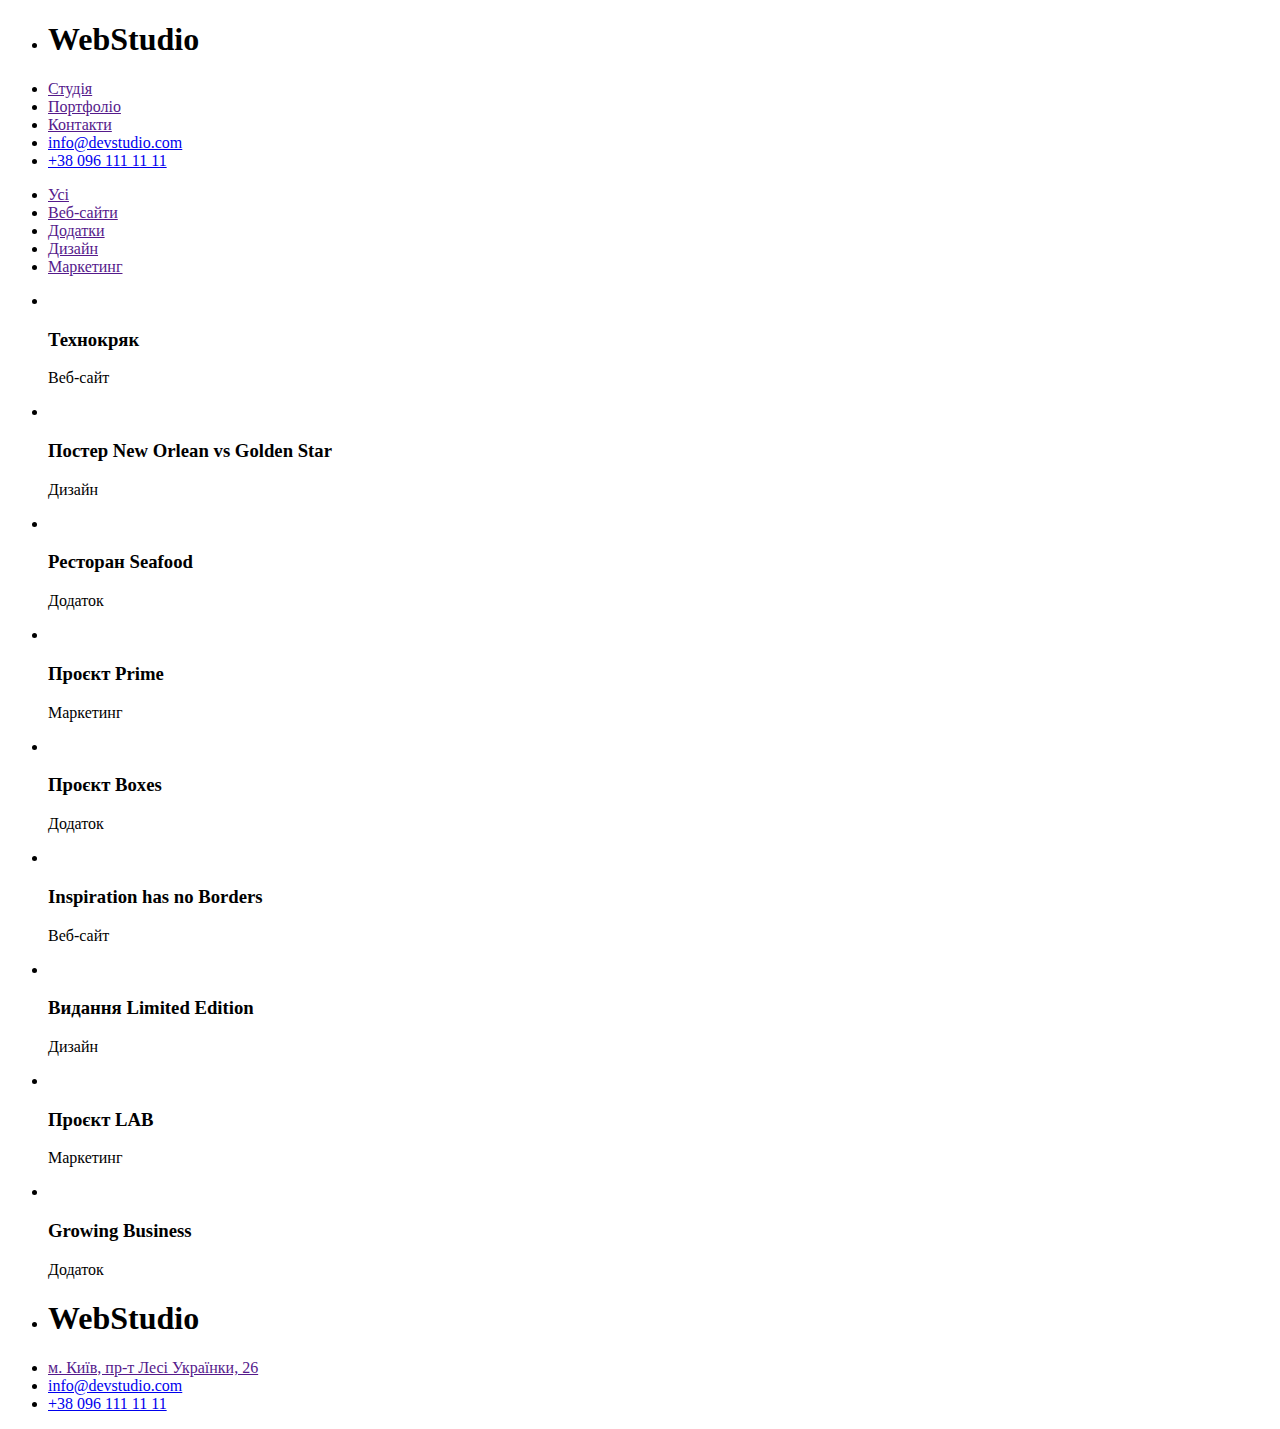
==== portfolio.html @ 532d3b6a "main and portfolio pages added" ====
<!DOCTYPE html>
<html lang="en">
  <head>
    <meta charset="UTF-8" />
    <meta name="viewport" content="width=device-width, initial-scale=1.0" />
    <title>Document</title>
  </head>
  <body>
    <!-- hero -->

    <header>
      <div>
        <ul>
          <li>
            <h1>WebStudio</h1>
          </li>
          <li>
            <a href="">Студія</a>
          </li>
          <li>
            <a href="">Портфоліо</a>
          </li>
          <li>
            <a href="">Контакти</a>
          </li>
          <li>
            <a href="mailto:info@devstudio.com">info@devstudio.com</a>
          </li>
          <li>
            <a href="tel:+380961111111">+38 096 111 11 11</a>
          </li>
        </ul>
      </div>
    </header>

    <!-- main -->

    <main>
      <ul>
        <li>
          <a href="">Усі</a>
        </li>
        <li>
          <a href="">Веб-сайти</a>
        </li>
        <li>
          <a href="">Додатки</a>
        </li>
        <li>
          <a href="">Дизайн</a>
        </li>
        <li>
          <a href="">Маркетинг</a>
        </li>
      </ul>
      <div>
        <ul>
          <li>
            <img src="./img/imgport1.png" alt="" />
            <h3>Технокряк</h3>
            <p>Веб-сайт</p>
          </li>
          <li>
            <img src="./img/imgport2.png" alt="" />
            <h3>Постер New Orlean vs Golden Star</h3>
            <p>Дизайн</p>
          </li>
          <li>
            <img src="./img/imgport3.png" alt="" />
            <h3>Ресторан Seafood</h3>
            <p>Додаток</p>
          </li>
          <li>
            <img src="./img/imgport4.png" alt="" />
            <h3>Проєкт Prime</h3>
            <p>Маркетинг</p>
          </li>
          <li>
            <img src="./img/imgport5.png" alt="" />
            <h3>Проєкт Boxes</h3>
            <p>Додаток</p>
          </li>
          <li>
            <img src="./img/imgport6.png" alt="" />
            <h3>Inspiration has no Borders</h3>
            <p>Веб-сайт</p>
          </li>
          <li>
            <img src="./img/imgport7.png" alt="" />
            <h3>Видання Limited Edition</h3>
            <p>Дизайн</p>
          </li>
          <li>
            <img src="./img/imgport8.png" alt="" />
            <h3>Проєкт LAB</h3>
            <p>Маркетинг</p>
          </li>
          <li>
            <img src="./img/imgport9.png" alt="" />
            <h3>Growing Business</h3>
            <p>Додаток</p>
          </li>
        </ul>
      </div>
    </main>

    <!-- footer  -->

    <footer>
      <div>
        <ul>
          <li>
            <h1>WebStudio</h1>
          </li>
          <li>
            <a href="">м. Київ, пр-т Лесі Українки, 26</a>
          </li>
          <li>
            <a href="mailto:info@devstudio.com">info@devstudio.com</a>
          </li>
          <li>
            <a href="tel:+380961111111">+38 096 111 11 11</a>
          </li>
        </ul>
      </div>
    </footer>
  </body>
</html>
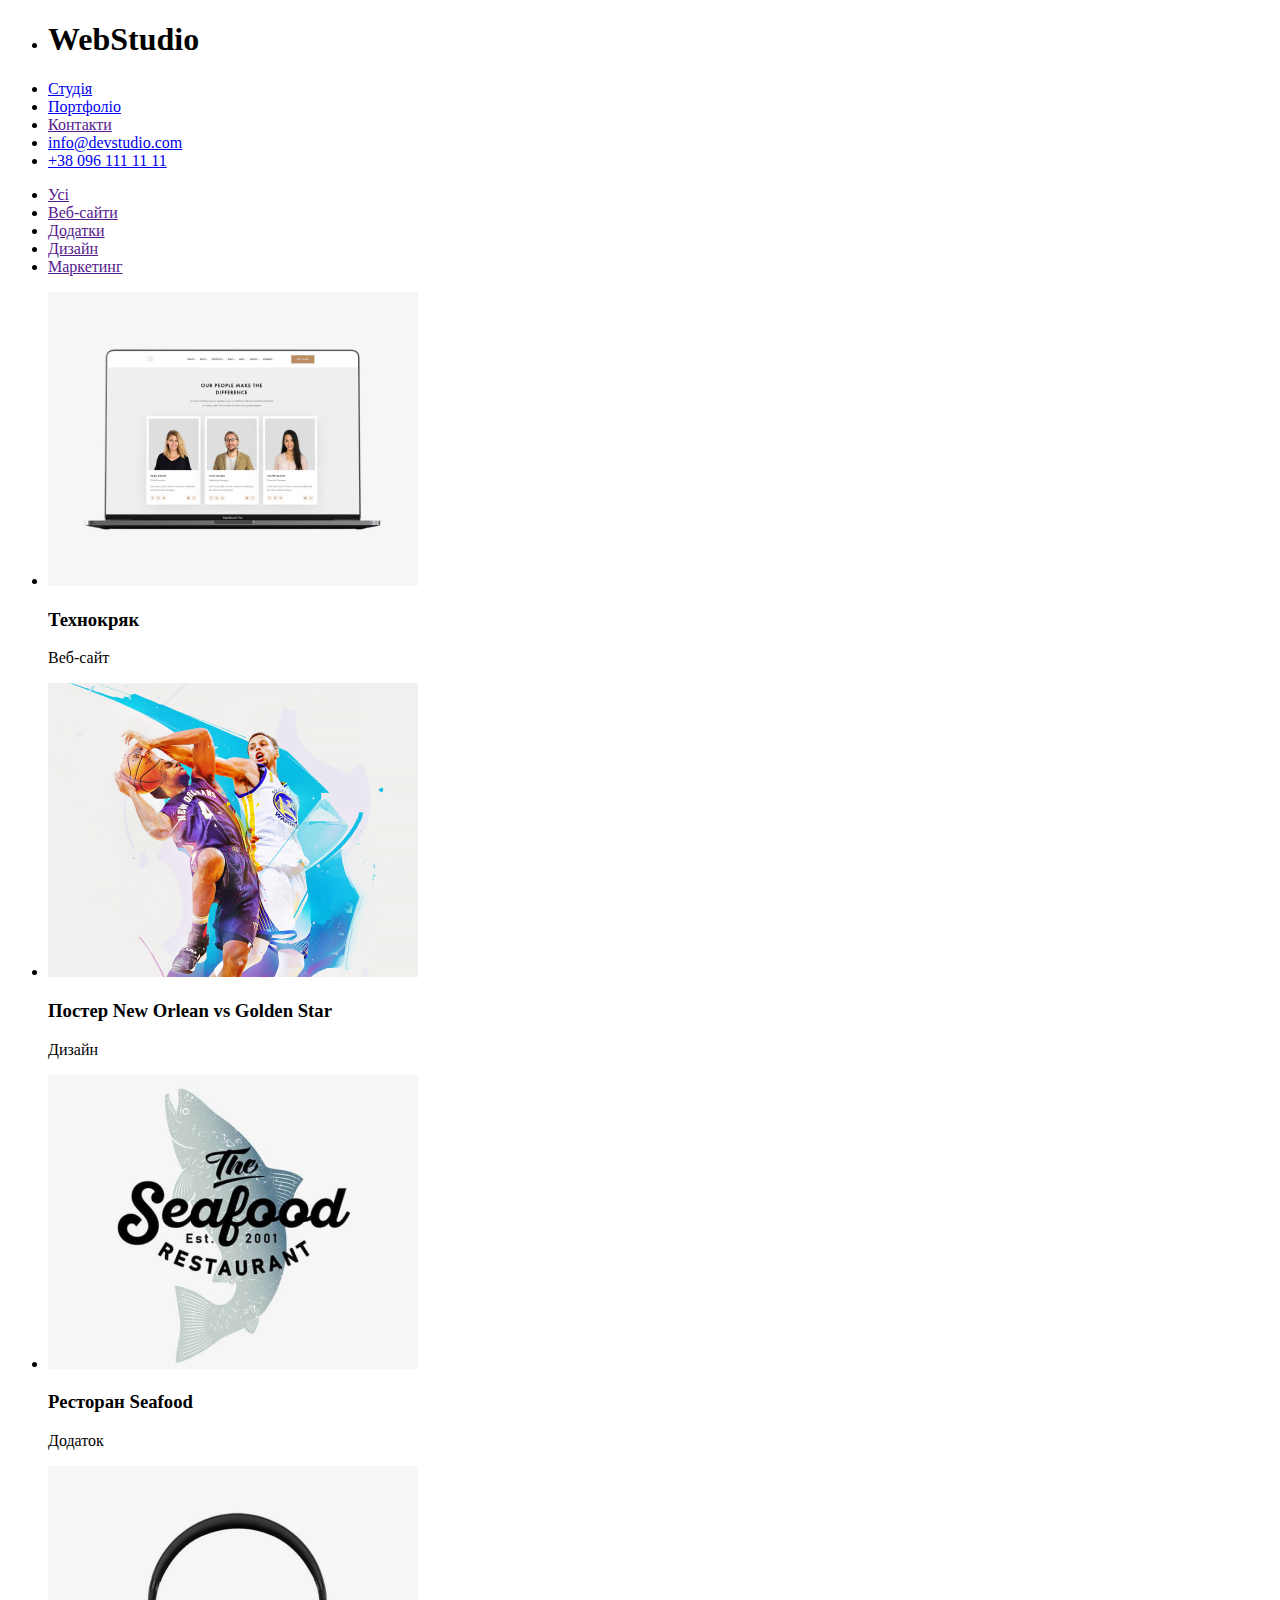
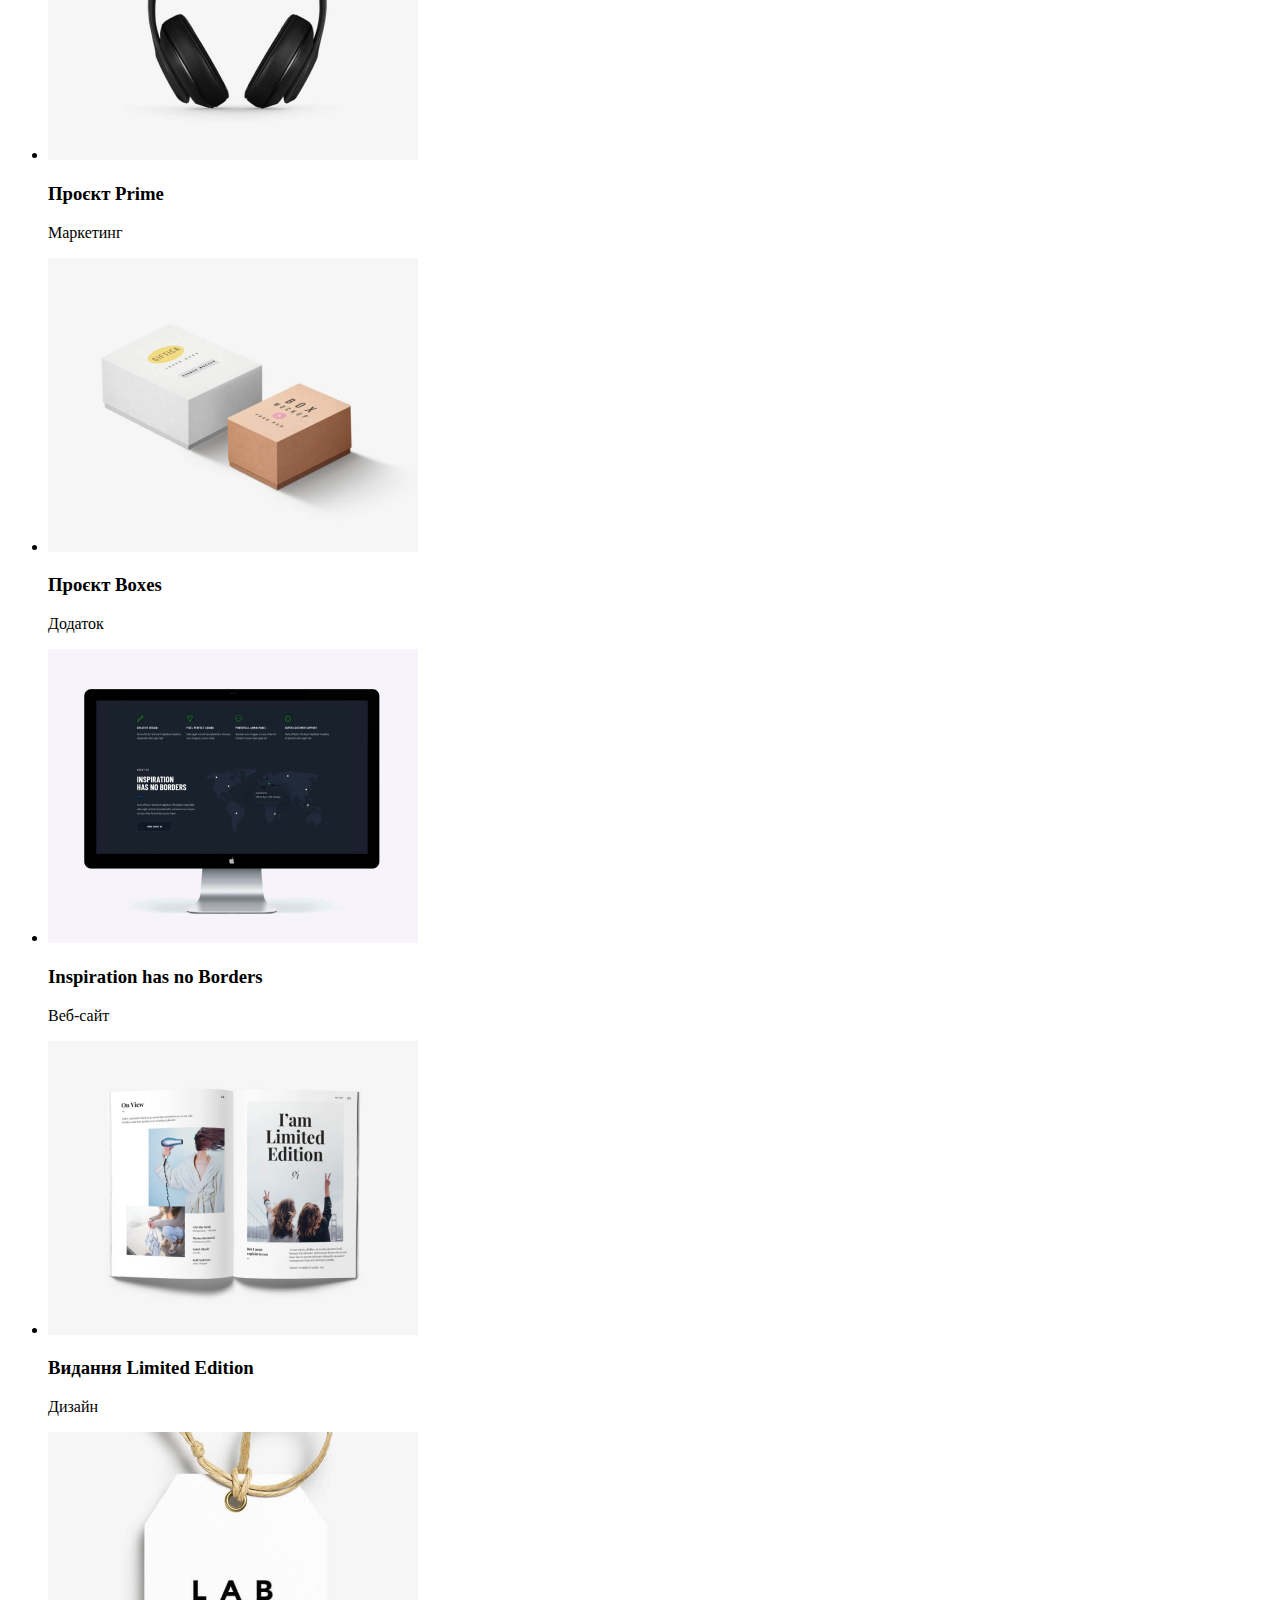
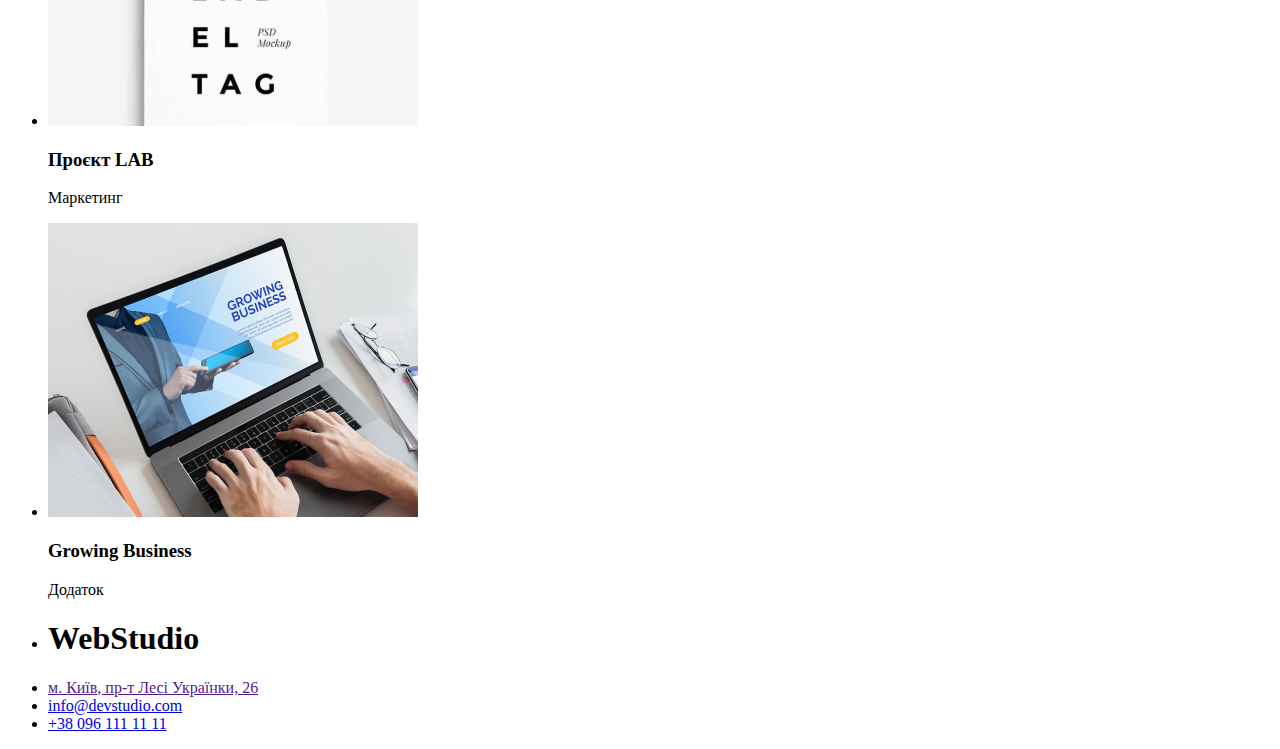
==== commit 54e0e560: "added classes and stiles (colors)" ====
--- a/portfolio.html
+++ b/portfolio.html
@@ -15,10 +15,10 @@
             <h1>WebStudio</h1>
           </li>
           <li>
-            <a href="">Студія</a>
+            <a href="./index.html">Студія</a>
           </li>
           <li>
-            <a href="">Портфоліо</a>
+            <a href="./portfolio.html">Портфоліо</a>
           </li>
           <li>
             <a href="">Контакти</a>
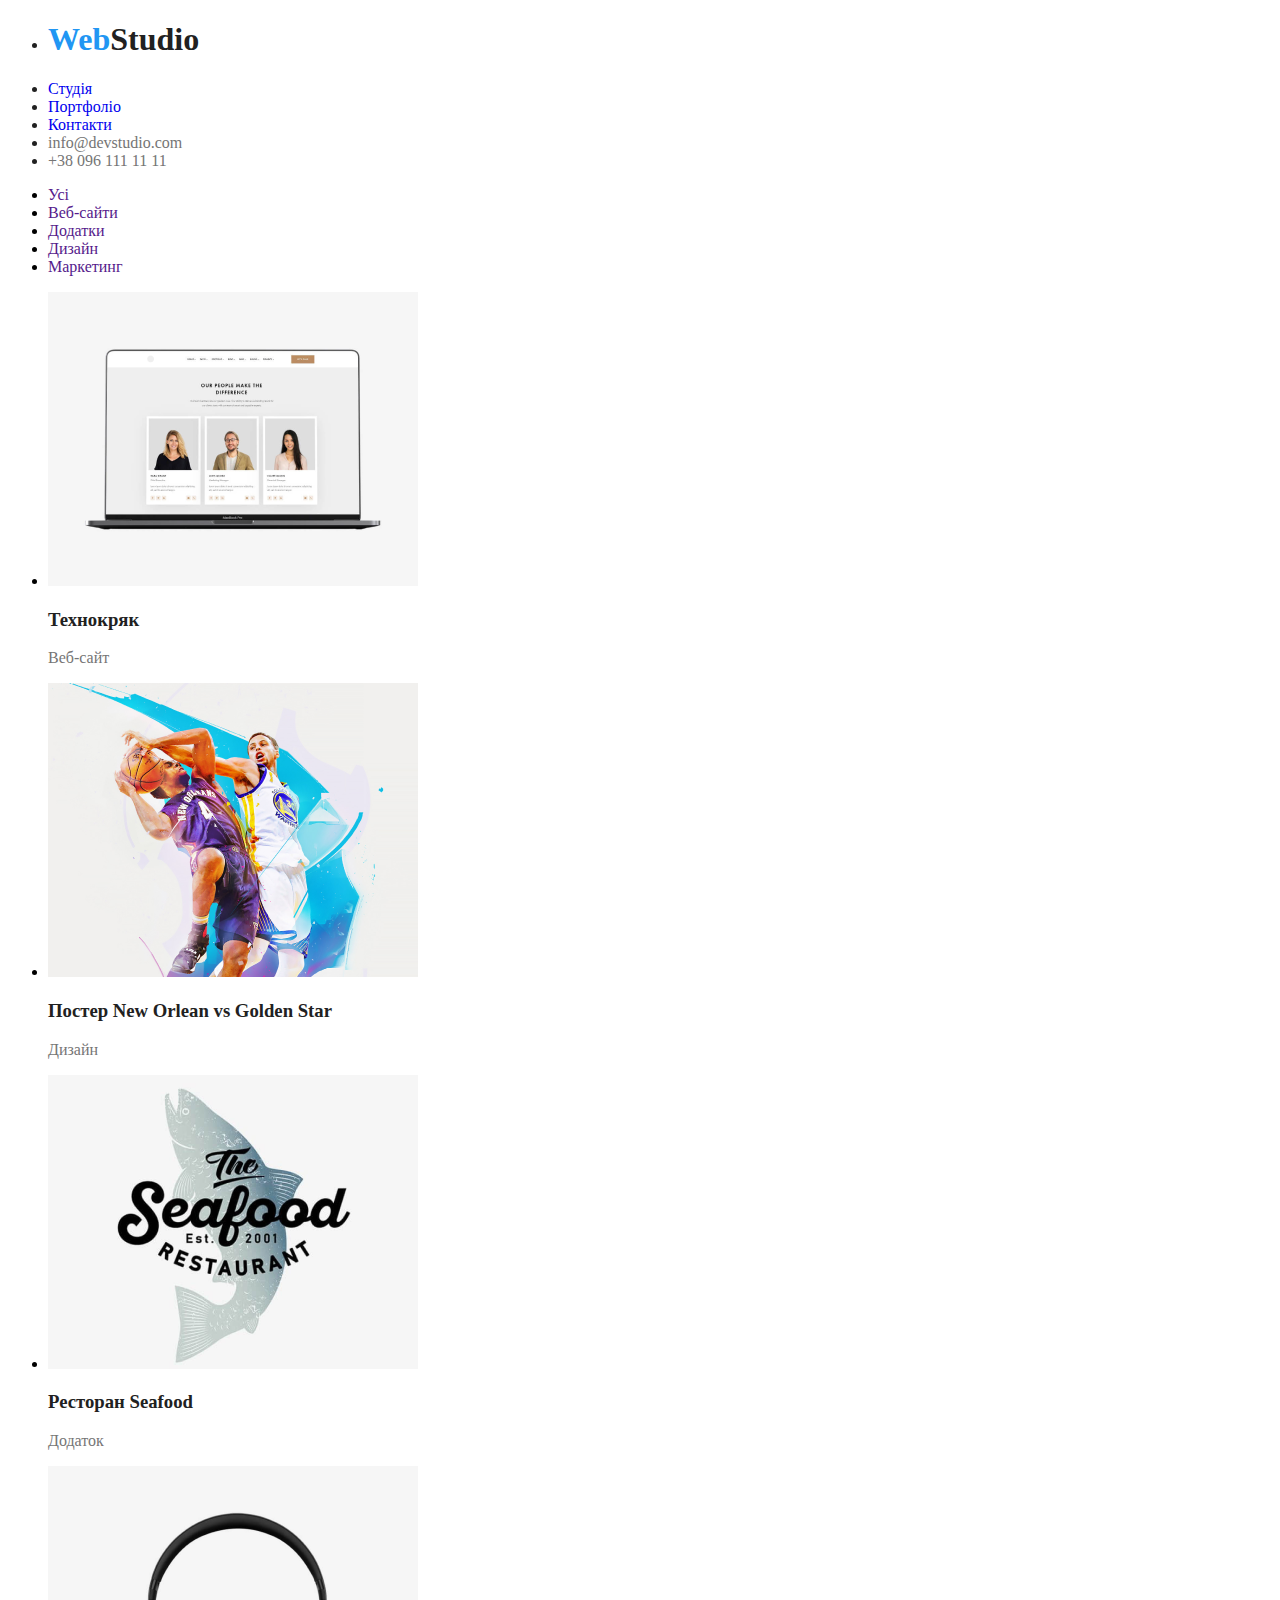
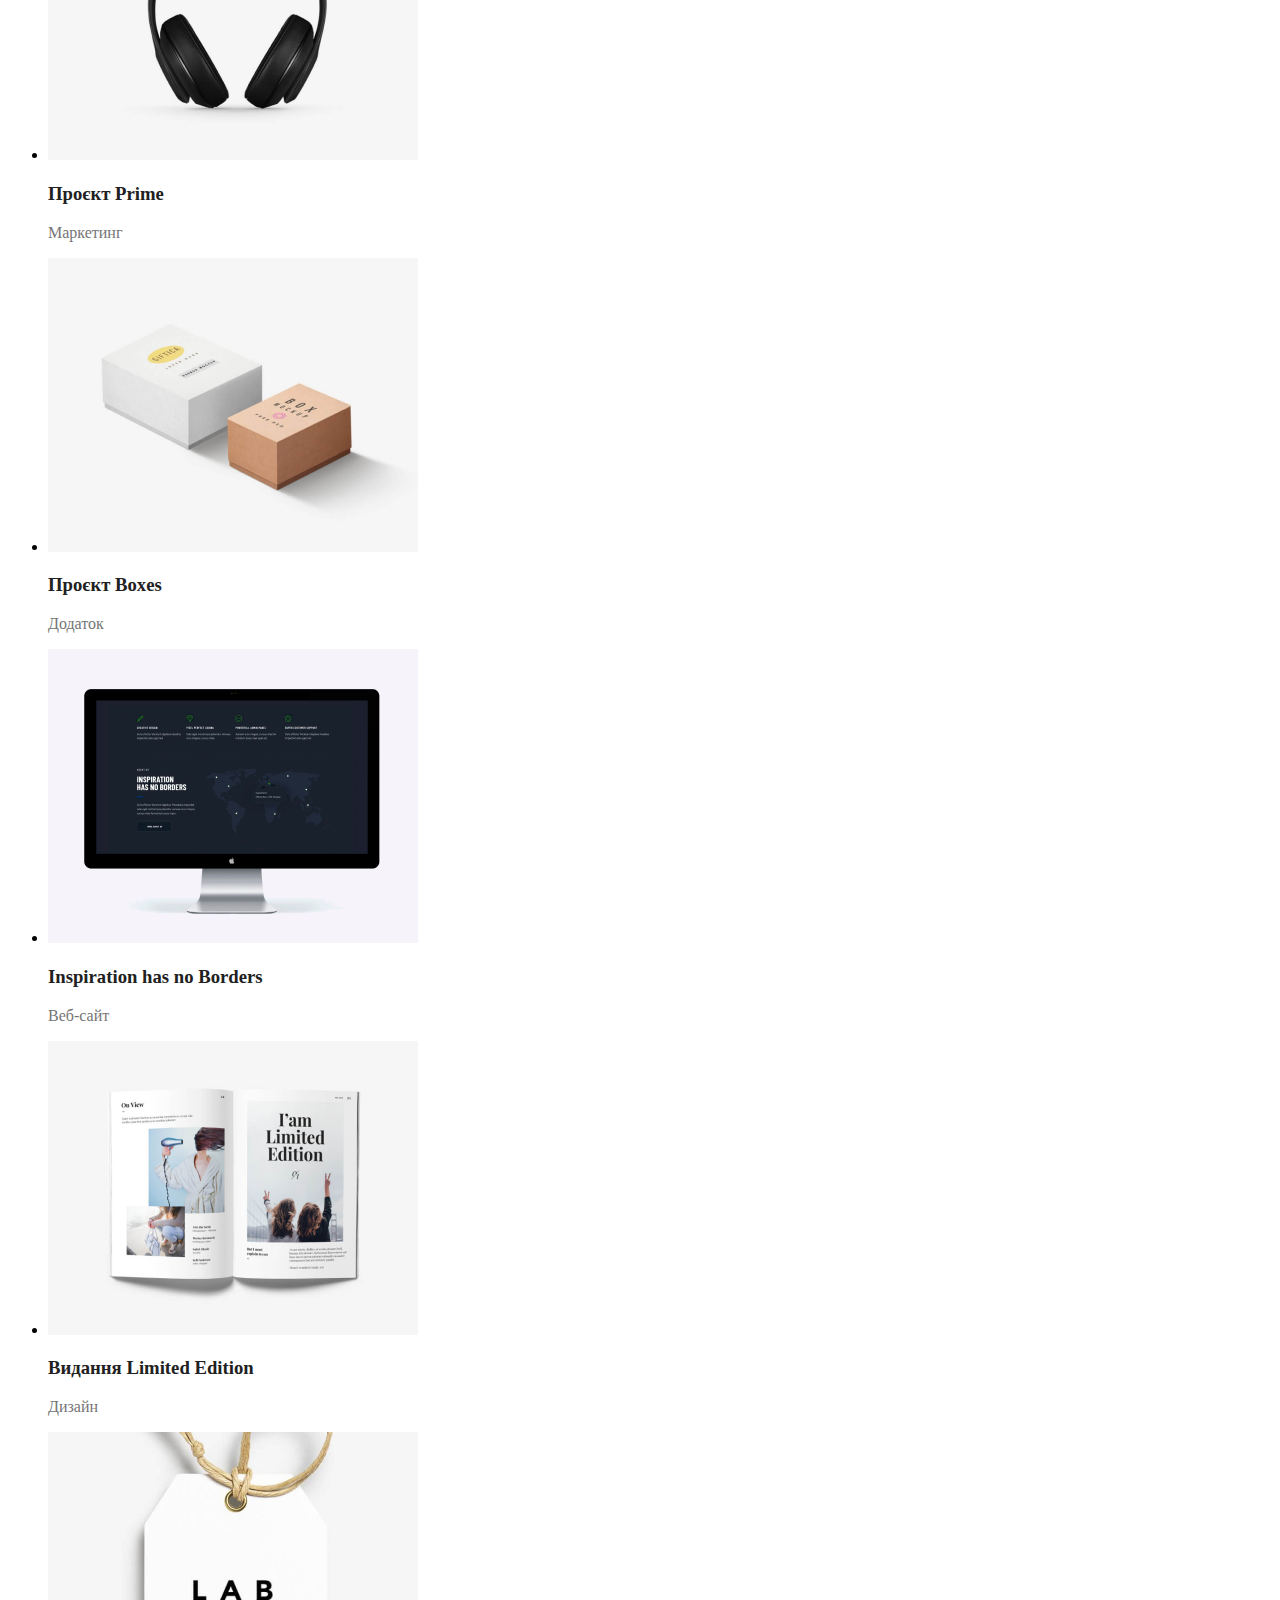
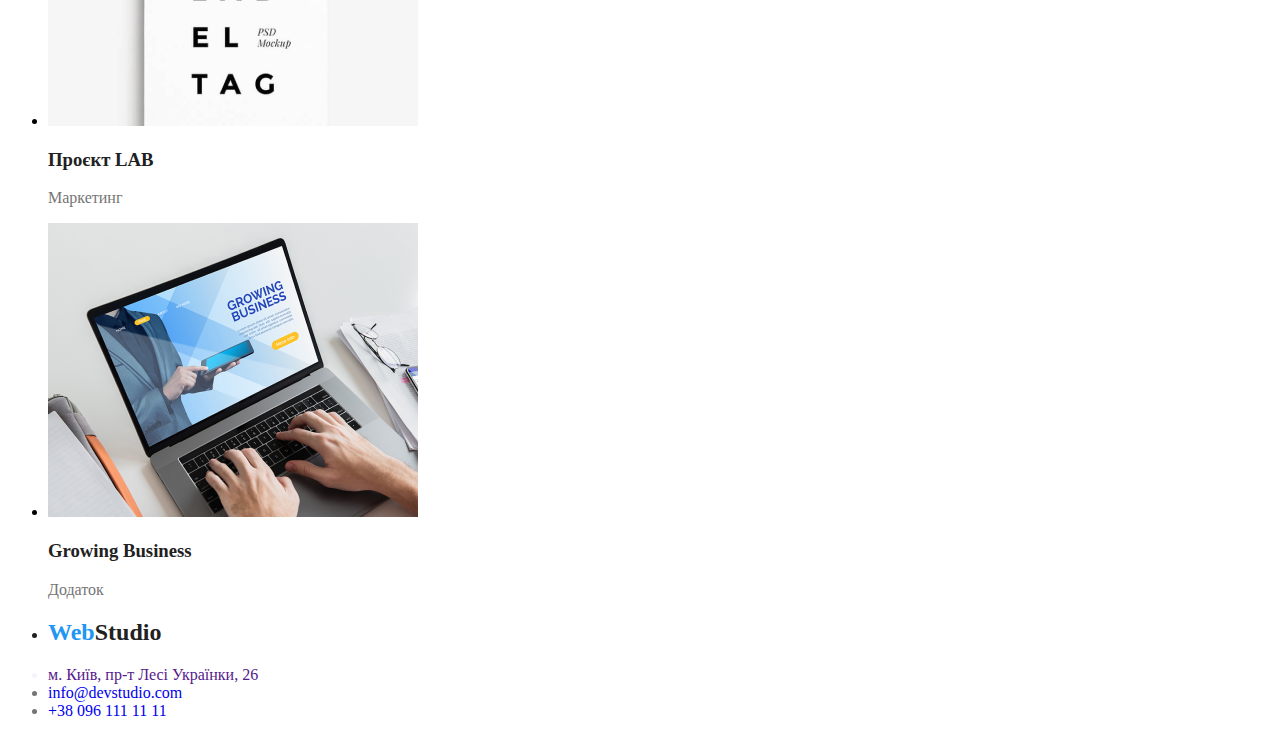
==== commit e7e717f4: "portfolio (added classes and styles)" ====
--- a/portfolio.html
+++ b/portfolio.html
@@ -4,30 +4,31 @@
     <meta charset="UTF-8" />
     <meta name="viewport" content="width=device-width, initial-scale=1.0" />
     <title>Document</title>
+    <link rel="stylesheet" href="./css/portfolio.css">
   </head>
   <body>
     <!-- hero -->
 
-    <header>
-      <div>
-        <ul>
-          <li>
-            <h1>WebStudio</h1>
+    <header class="header">
+      <div class="header-box">
+        <ul class="nav">
+          <li class="nav-item">
+            <h1 class="logo"><abbr>Web</abbr>Studio</h1>
           </li>
-          <li>
-            <a href="./index.html">Студія</a>
+          <li class="nav-item">
+            <a class="page-links" href="./index.html">Студія</a>
           </li>
-          <li>
-            <a href="./portfolio.html">Портфоліо</a>
+          <li class="nav-item">
+            <a class="page-links" href="./portfolio.html">Портфоліо</a>
           </li>
-          <li>
-            <a href="">Контакти</a>
+          <li class="nav-item">
+            <a class="page-links" href="#">Контакти</a>
           </li>
-          <li>
-            <a href="mailto:info@devstudio.com">info@devstudio.com</a>
+          <li class="nav-item">
+            <a href="#" class="mail">info@devstudio.com</a>
           </li>
-          <li>
-            <a href="tel:+380961111111">+38 096 111 11 11</a>
+          <li class="nav-item">
+            <a href="#" class="phone">+38 096 111 11 11</a>
           </li>
         </ul>
       </div>
@@ -35,70 +36,70 @@
 
     <!-- main -->
 
-    <main>
-      <ul>
-        <li>
+    <main class="main">
+      <ul class="categories-list">
+        <li class="categories-items">
           <a href="">Усі</a>
         </li>
-        <li>
+        <li class="categories-items">
           <a href="">Веб-сайти</a>
         </li>
-        <li>
+        <li class="categories-items">
           <a href="">Додатки</a>
         </li>
-        <li>
+        <li class="categories-items">
           <a href="">Дизайн</a>
         </li>
-        <li>
+        <li class="categories-items">
           <a href="">Маркетинг</a>
         </li>
       </ul>
-      <div>
-        <ul>
-          <li>
-            <img src="./img/imgport1.png" alt="" />
-            <h3>Технокряк</h3>
-            <p>Веб-сайт</p>
+      <div class="goods-box">
+        <ul class="goods-list">
+          <li class="goods-items">
+            <img class="goods-imgs" src="./img/imgport1.png" alt="" />
+            <h3 class="goods-name">Технокряк</h3>
+            <p class="goods-artile">Веб-сайт</p>
           </li>
-          <li>
-            <img src="./img/imgport2.png" alt="" />
-            <h3>Постер New Orlean vs Golden Star</h3>
-            <p>Дизайн</p>
+          <li class="goods-items">
+            <img class="goods-imgs" src="./img/imgport2.png" alt="" />
+            <h3 class="goods-name">Постер New Orlean vs Golden Star</h3>
+            <p class="goods-artile">Дизайн</p>
           </li>
-          <li>
-            <img src="./img/imgport3.png" alt="" />
-            <h3>Ресторан Seafood</h3>
-            <p>Додаток</p>
+          <li class="goods-items">
+            <img class="goods-imgs" src="./img/imgport3.png" alt="" />
+            <h3 class="goods-name">Ресторан Seafood</h3>
+            <p class="goods-artile">Додаток</p>
           </li>
-          <li>
-            <img src="./img/imgport4.png" alt="" />
-            <h3>Проєкт Prime</h3>
-            <p>Маркетинг</p>
+          <li class="goods-items">
+            <img class="goods-imgs" src="./img/imgport4.png" alt="" />
+            <h3 class="goods-name">Проєкт Prime</h3>
+            <p class="goods-artile">Маркетинг</p>
           </li>
-          <li>
-            <img src="./img/imgport5.png" alt="" />
-            <h3>Проєкт Boxes</h3>
-            <p>Додаток</p>
+          <li class="goods-items">
+            <img class="goods-imgs" src="./img/imgport5.png" alt="" />
+            <h3 class="goods-name">Проєкт Boxes</h3>
+            <p class="goods-artile">Додаток</p>
           </li>
-          <li>
-            <img src="./img/imgport6.png" alt="" />
-            <h3>Inspiration has no Borders</h3>
-            <p>Веб-сайт</p>
+          <li class="goods-items">
+            <img class="goods-imgs" src="./img/imgport6.png" alt="" />
+            <h3 class="goods-name">Inspiration has no Borders</h3>
+            <p class="goods-artile">Веб-сайт</p>
           </li>
-          <li>
-            <img src="./img/imgport7.png" alt="" />
-            <h3>Видання Limited Edition</h3>
-            <p>Дизайн</p>
+          <li class="goods-items">
+            <img class="goods-imgs" src="./img/imgport7.png" alt="" />
+            <h3 class="goods-name">Видання Limited Edition</h3>
+            <p class="goods-artile">Дизайн</p>
           </li>
-          <li>
-            <img src="./img/imgport8.png" alt="" />
-            <h3>Проєкт LAB</h3>
-            <p>Маркетинг</p>
+          <li class="goods-items">
+            <img class="goods-imgs" src="./img/imgport8.png" alt="" />
+            <h3 class="goods-name">Проєкт LAB</h3>
+            <p class="goods-artile">Маркетинг</p>
           </li>
-          <li>
-            <img src="./img/imgport9.png" alt="" />
-            <h3>Growing Business</h3>
-            <p>Додаток</p>
+          <li class="goods-items">
+            <img class="goods-imgs" src="./img/imgport9.png" alt="" />
+            <h3 class="goods-name">Growing Business</h3>
+            <p class="goods-artile">Додаток</p>
           </li>
         </ul>
       </div>
@@ -107,18 +108,18 @@
     <!-- footer  -->
 
     <footer>
-      <div>
-        <ul>
-          <li>
-            <h1>WebStudio</h1>
+      <div class="footer-box">
+        <ul class="footer-nav-list">
+          <li class="footer-nav-item logo">
+            <h2><abbr>Web</abbr>Studio</h2>
           </li>
-          <li>
+          <li class="footer-nav-item adress">
             <a href="">м. Київ, пр-т Лесі Українки, 26</a>
           </li>
-          <li>
+          <li class="footer-nav-item mail">
             <a href="mailto:info@devstudio.com">info@devstudio.com</a>
           </li>
-          <li>
+          <li class="footer-nav-item phone">
             <a href="tel:+380961111111">+38 096 111 11 11</a>
           </li>
         </ul>
--- a/css/portfolio.css
+++ b/css/portfolio.css
@@ -0,0 +1,51 @@
+:root {
+    --text-color: #212121;
+    --logo-colour: #2196f3;
+    --title-color: #FFFFF;
+    --paragraphs-color: #757575;
+    --bg-color: #f5f4fa;
+}
+
+*{
+    text-decoration: none;
+}
+
+/* HEADER */
+
+
+.logo{
+    color: var(--text-color);
+}
+.logo abbr{
+    color: var(--logo-colour);
+}
+
+.nav{
+    color: var(--text-color);
+}
+
+.phone, 
+.mail{
+    color: var(--paragraphs-color);
+}
+
+
+/* MAIN */
+
+.categories{
+    color: var(--text-color);
+}
+
+.goods-name{
+    color: var(--text-color);
+}
+
+.goods-artile{
+    color: var(--paragraphs-color);
+}
+
+/* FOOTER */
+
+.adress{
+    color: var(--bg-color);
+}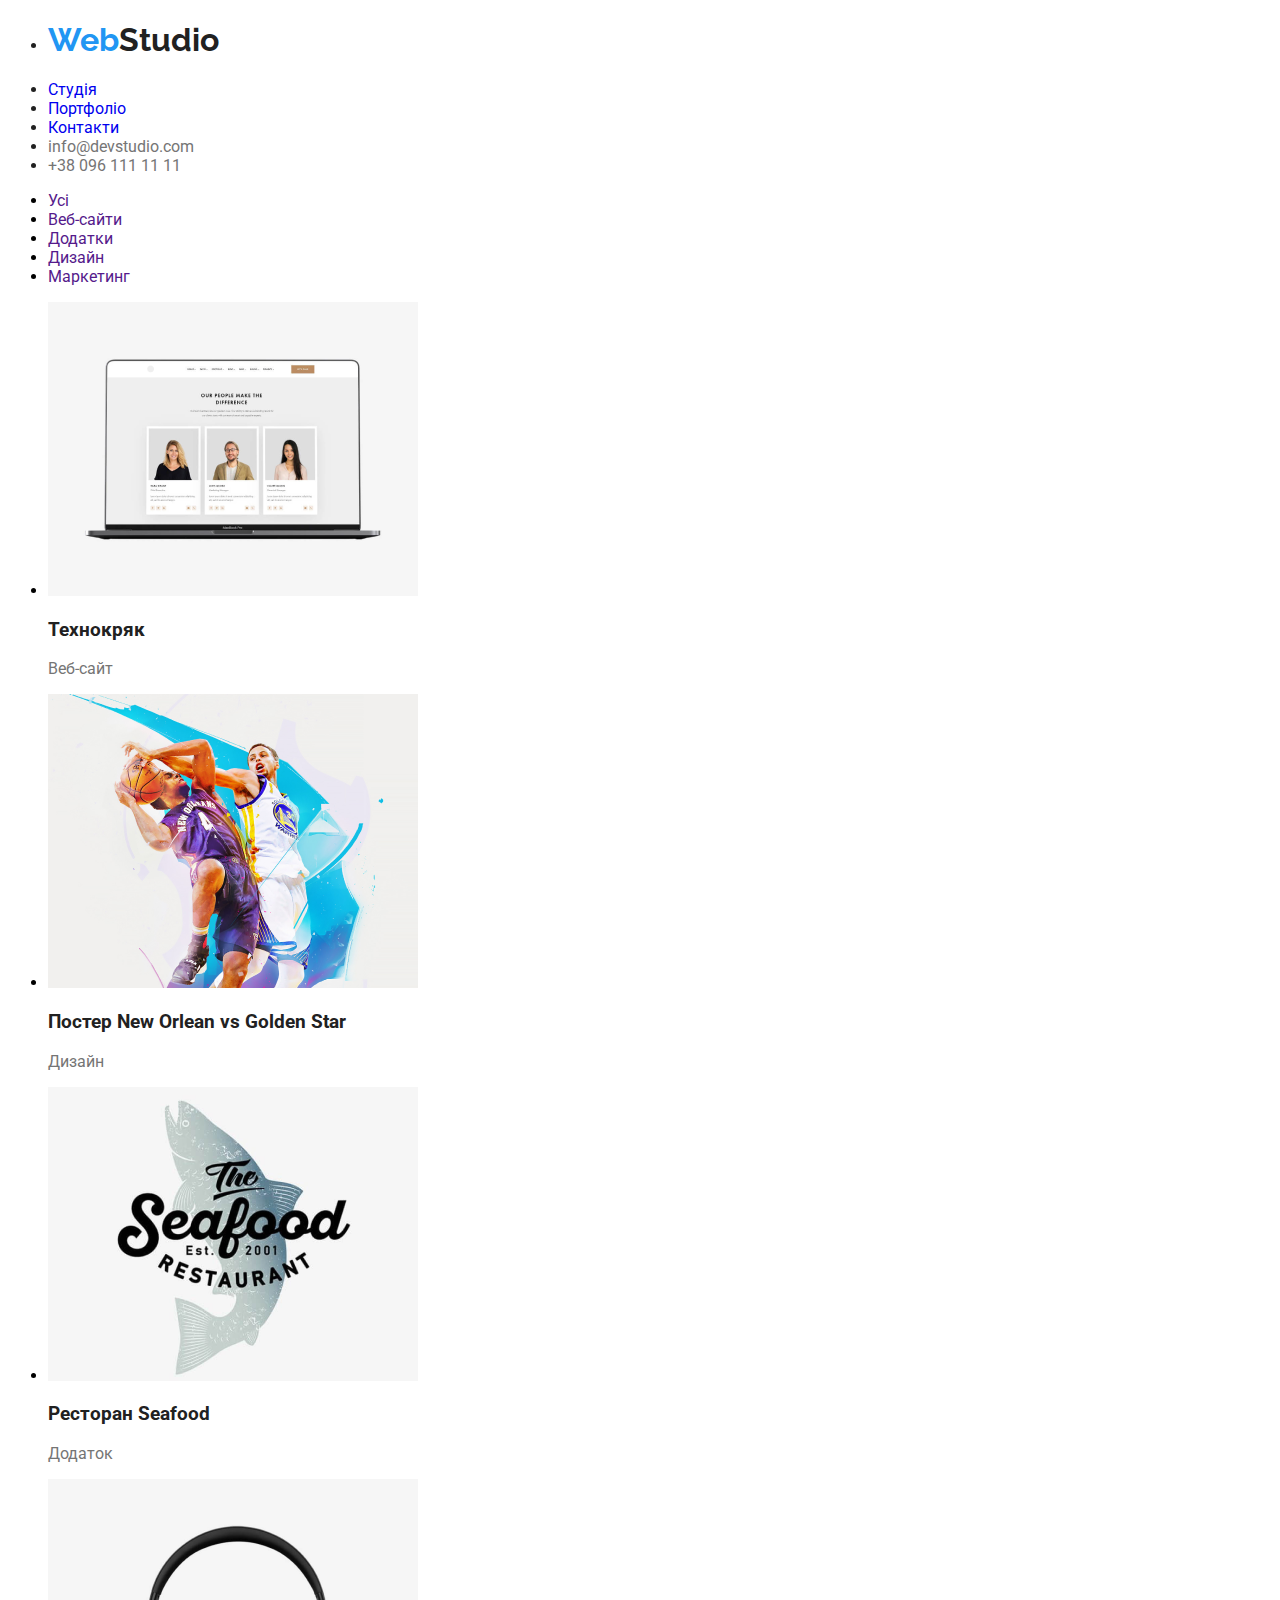
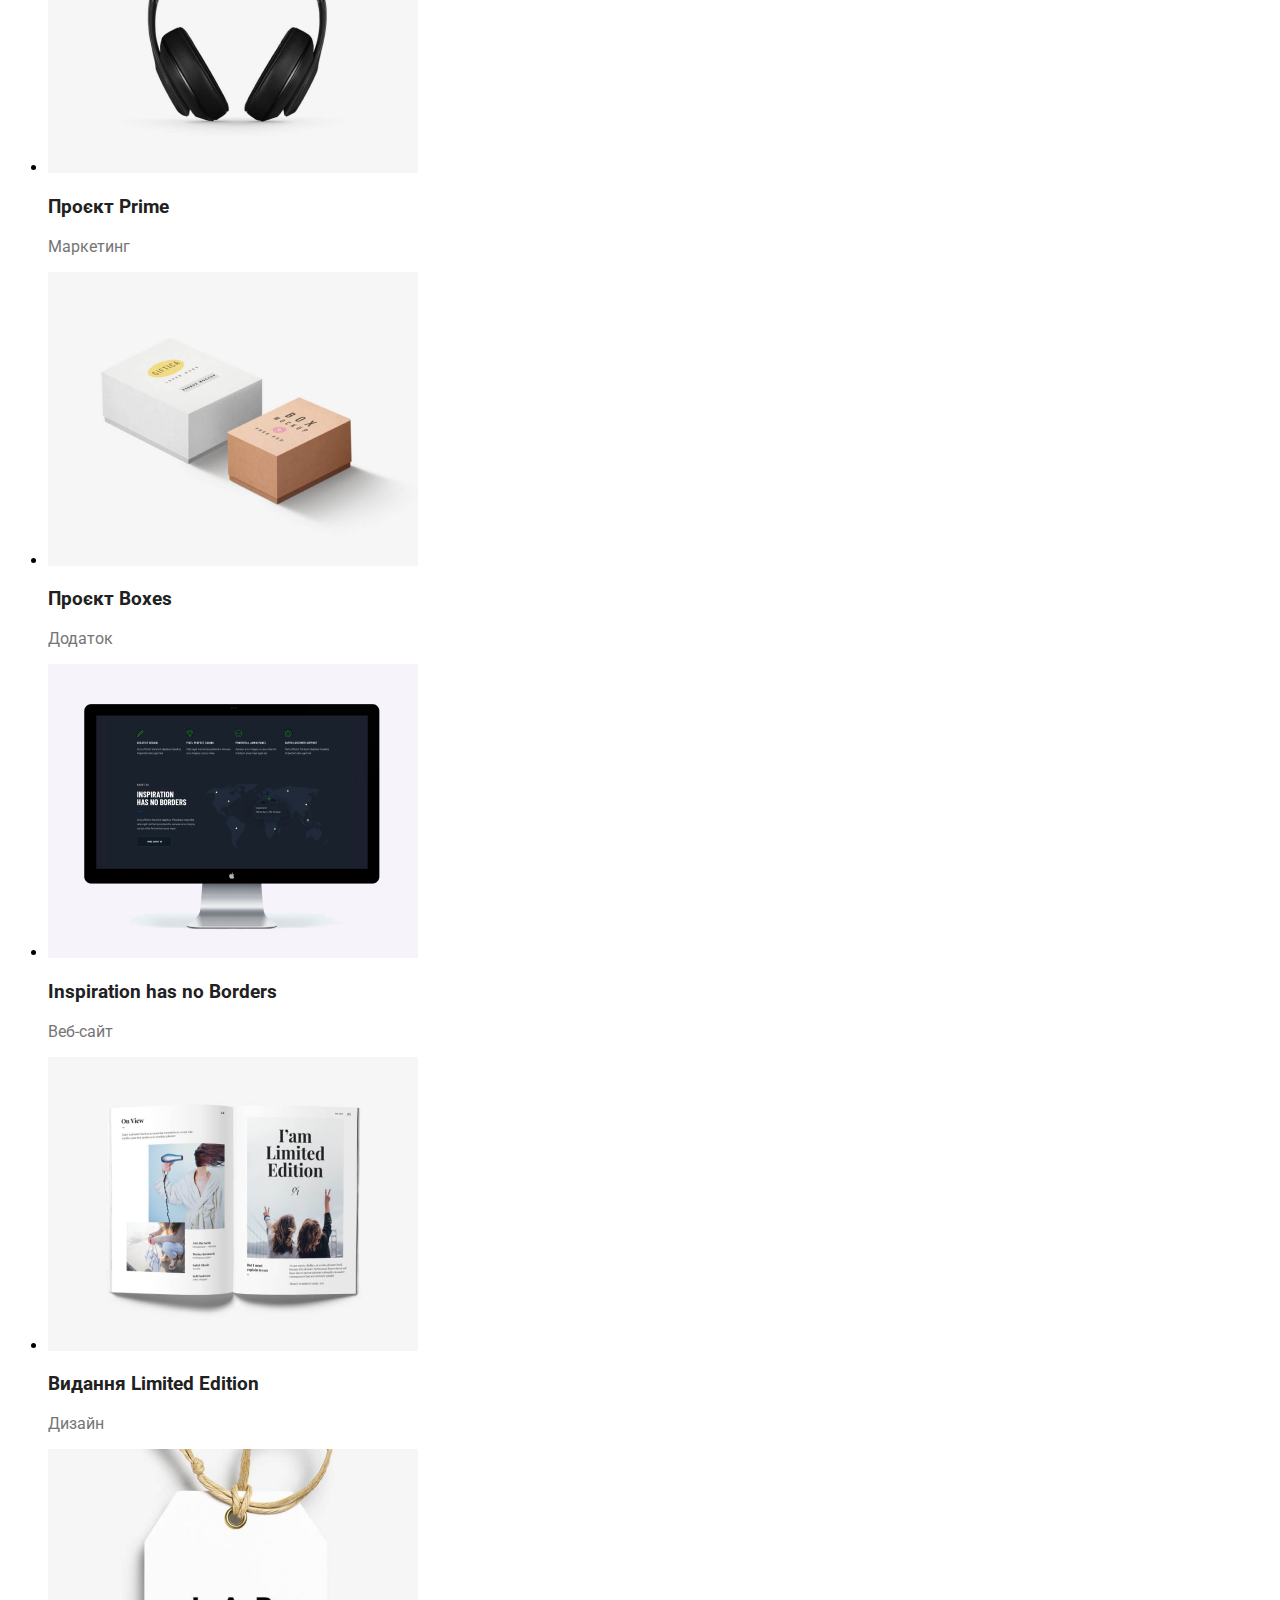
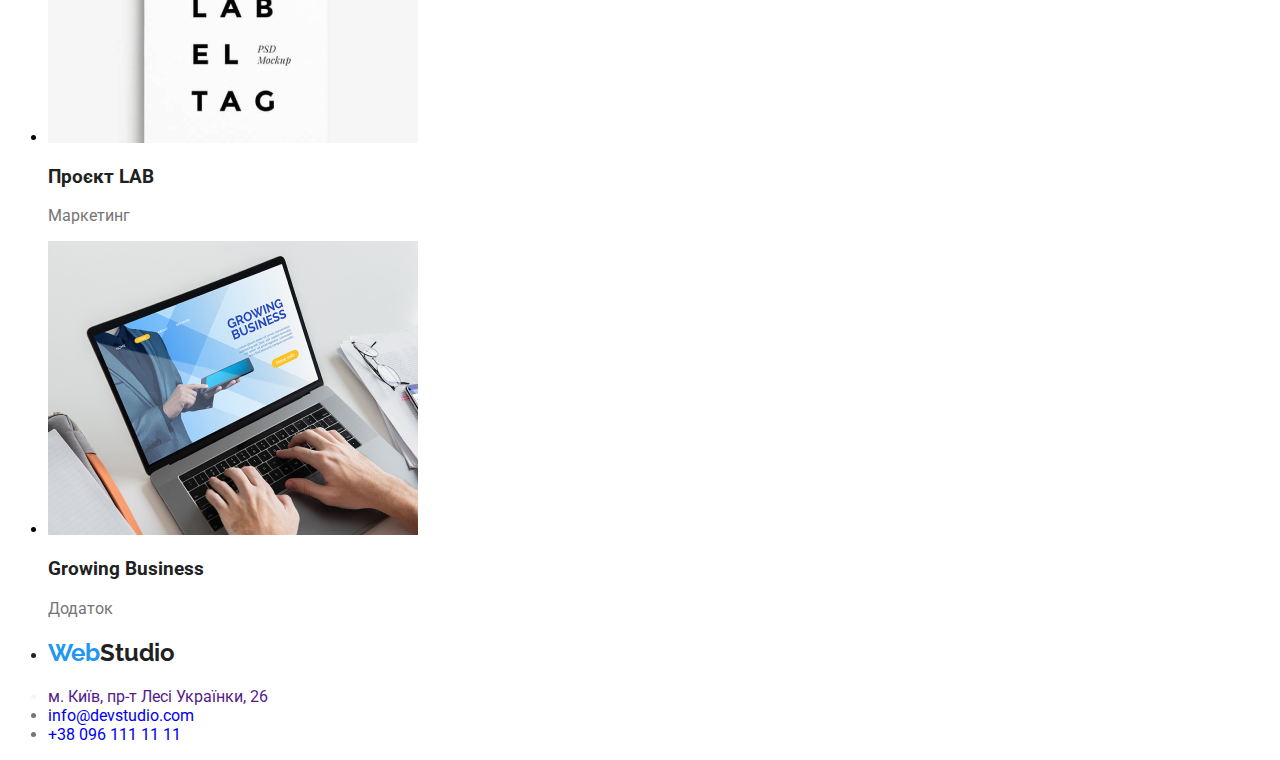
==== commit ca4c75fb: "normalize added" ====
--- a/portfolio.html
+++ b/portfolio.html
@@ -4,7 +4,20 @@
     <meta charset="UTF-8" />
     <meta name="viewport" content="width=device-width, initial-scale=1.0" />
     <title>Document</title>
-    <link rel="stylesheet" href="./css/portfolio.css">
+    <link
+      rel="stylesheet"
+      href="https://cdnjs.cloudflare.com/ajax/libs/modern-normalize/3.0.1/modern-normalize.min.css"
+      integrity="sha512-q6WgHqiHlKyOqslT/lgBgodhd03Wp4BEqKeW6nNtlOY4quzyG3VoQKFrieaCeSnuVseNKRGpGeDU3qPmabCANg=="
+      crossorigin="anonymous"
+      referrerpolicy="no-referrer"
+    />
+    <link rel="preconnect" href="https://fonts.googleapis.com" />
+    <link rel="preconnect" href="https://fonts.gstatic.com" crossorigin />
+    <link
+      href="https://fonts.googleapis.com/css2?family=Raleway:ital,wght@0,100..900;1,100..900&family=Roboto:ital,wght@0,100..900;1,100..900&display=swap"
+      rel="stylesheet"
+    />
+    <link rel="stylesheet" href="./css/portfolio.css" />
   </head>
   <body>
     <!-- hero -->
--- a/css/portfolio.css
+++ b/css/portfolio.css
@@ -1,51 +1,54 @@
 :root {
-    --text-color: #212121;
-    --logo-colour: #2196f3;
-    --title-color: #FFFFF;
-    --paragraphs-color: #757575;
-    --bg-color: #f5f4fa;
+  --text-color: #212121;
+  --logo-colour: #2196f3;
+  --title-color: #FFFFF;
+  --paragraphs-color: #757575;
+  --bg-color: #f5f4fa;
 }
 
-*{
-    text-decoration: none;
+* {
+  text-decoration: none;
+}
+
+body{
+    font-family: "Roboto";
 }
 
 /* HEADER */
 
-
-.logo{
-    color: var(--text-color);
+.logo {
+  font-family: "Raleway", bold;
+  color: var(--text-color);
 }
-.logo abbr{
-    color: var(--logo-colour);
+.logo abbr {
+  color: var(--logo-colour);
 }
 
-.nav{
-    color: var(--text-color);
+.nav {
+  color: var(--text-color);
 }
 
-.phone, 
-.mail{
-    color: var(--paragraphs-color);
+.phone,
+.mail {
+  color: var(--paragraphs-color);
 }
-
 
 /* MAIN */
 
-.categories{
-    color: var(--text-color);
+.categories {
+  color: var(--text-color);
 }
 
-.goods-name{
-    color: var(--text-color);
+.goods-name {
+  color: var(--text-color); 
 }
 
-.goods-artile{
-    color: var(--paragraphs-color);
+.goods-artile {
+  color: var(--paragraphs-color);
 }
 
 /* FOOTER */
 
-.adress{
-    color: var(--bg-color);
-}+.adress {
+  color: var(--bg-color);
+}
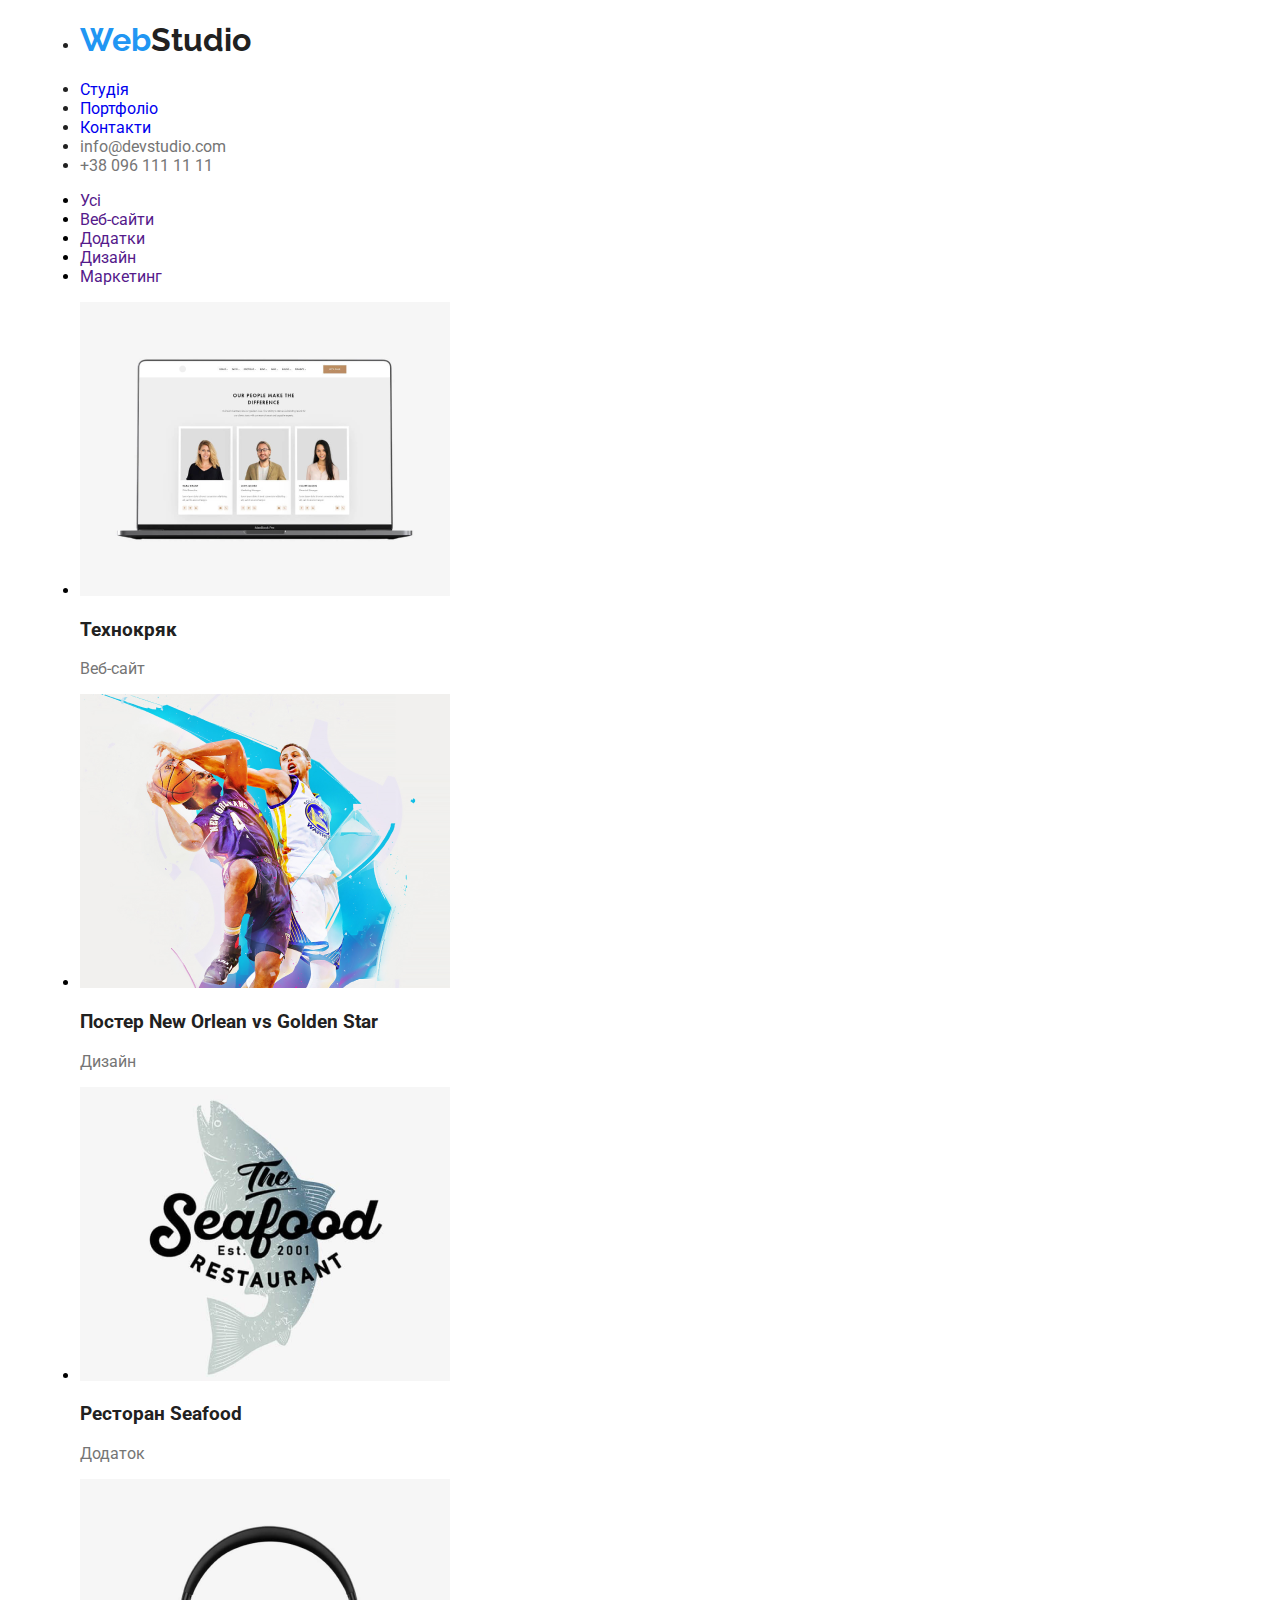
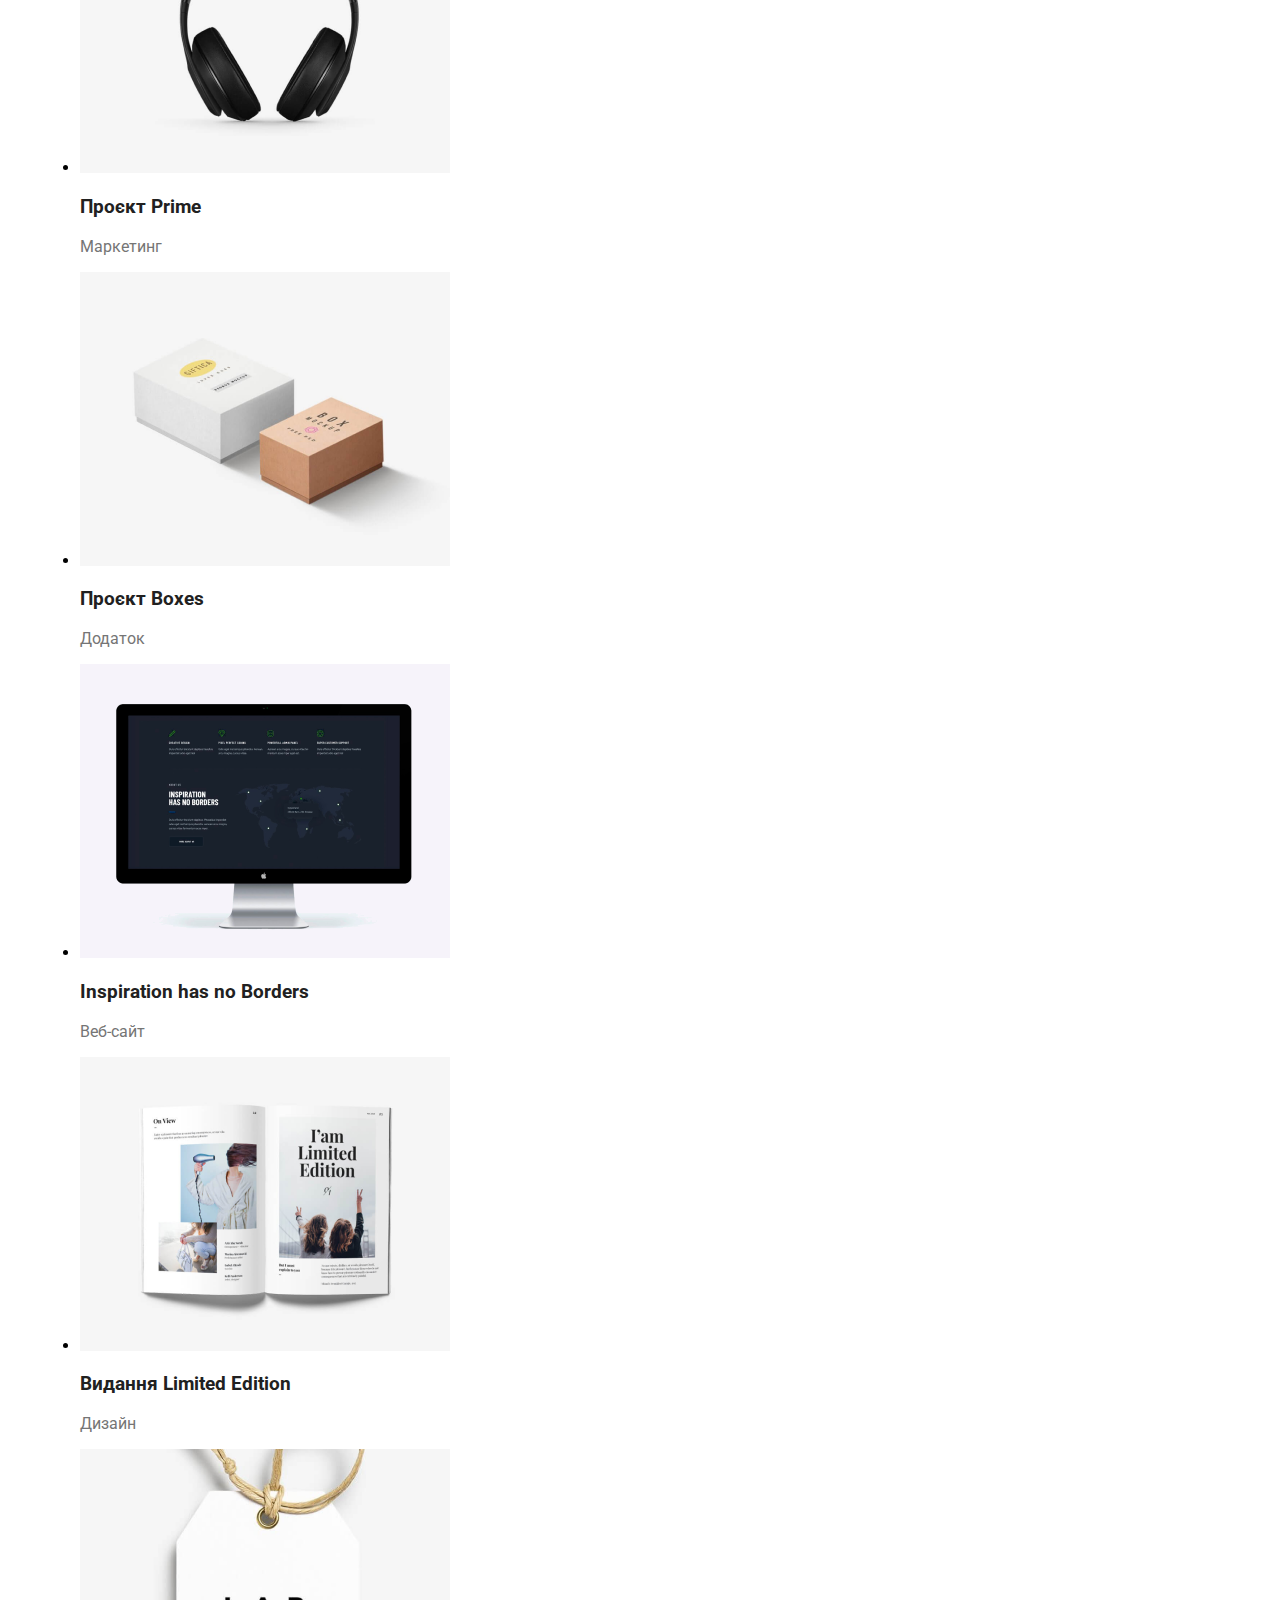
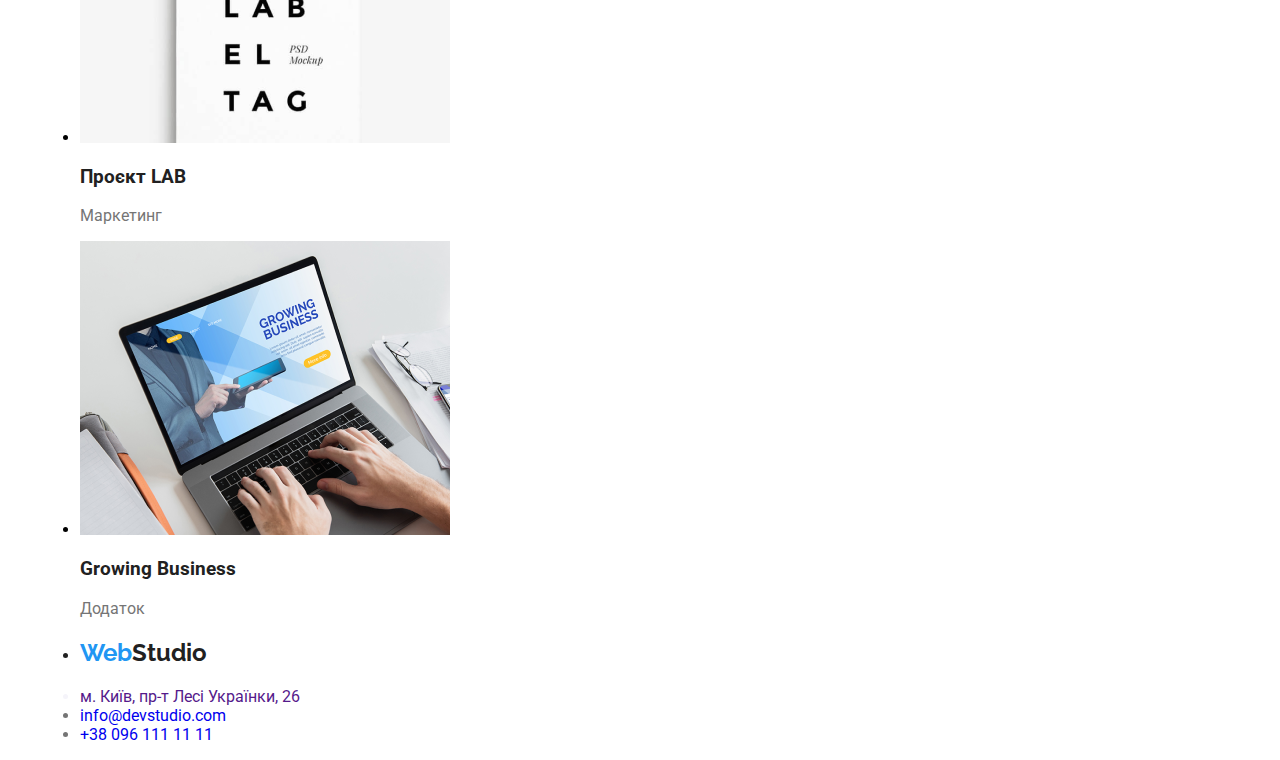
==== commit c5269796: "styles edited" ====
--- a/portfolio.html
+++ b/portfolio.html
@@ -23,7 +23,7 @@
     <!-- hero -->
 
     <header class="header">
-      <div class="header-box">
+      <div class="container">
         <ul class="nav">
           <li class="nav-item">
             <h1 class="logo"><abbr>Web</abbr>Studio</h1>
@@ -50,78 +50,83 @@
     <!-- main -->
 
     <main class="main">
-      <ul class="categories-list">
-        <li class="categories-items">
-          <a href="">Усі</a>
-        </li>
-        <li class="categories-items">
-          <a href="">Веб-сайти</a>
-        </li>
-        <li class="categories-items">
-          <a href="">Додатки</a>
-        </li>
-        <li class="categories-items">
-          <a href="">Дизайн</a>
-        </li>
-        <li class="categories-items">
-          <a href="">Маркетинг</a>
-        </li>
-      </ul>
-      <div class="goods-box">
-        <ul class="goods-list">
-          <li class="goods-items">
-            <img class="goods-imgs" src="./img/imgport1.png" alt="" />
-            <h3 class="goods-name">Технокряк</h3>
-            <p class="goods-artile">Веб-сайт</p>
+      <div class="container">
+        <ul class="categories-list">
+          <li class="categories-items">
+            <a href="">Усі</a>
           </li>
-          <li class="goods-items">
-            <img class="goods-imgs" src="./img/imgport2.png" alt="" />
-            <h3 class="goods-name">Постер New Orlean vs Golden Star</h3>
-            <p class="goods-artile">Дизайн</p>
+          <li class="categories-items">
+            <a href="">Веб-сайти</a>
           </li>
-          <li class="goods-items">
-            <img class="goods-imgs" src="./img/imgport3.png" alt="" />
-            <h3 class="goods-name">Ресторан Seafood</h3>
-            <p class="goods-artile">Додаток</p>
+          <li class="categories-items">
+            <a href="">Додатки</a>
           </li>
-          <li class="goods-items">
-            <img class="goods-imgs" src="./img/imgport4.png" alt="" />
-            <h3 class="goods-name">Проєкт Prime</h3>
-            <p class="goods-artile">Маркетинг</p>
+          <li class="categories-items">
+            <a href="">Дизайн</a>
           </li>
-          <li class="goods-items">
-            <img class="goods-imgs" src="./img/imgport5.png" alt="" />
-            <h3 class="goods-name">Проєкт Boxes</h3>
-            <p class="goods-artile">Додаток</p>
-          </li>
-          <li class="goods-items">
-            <img class="goods-imgs" src="./img/imgport6.png" alt="" />
-            <h3 class="goods-name">Inspiration has no Borders</h3>
-            <p class="goods-artile">Веб-сайт</p>
-          </li>
-          <li class="goods-items">
-            <img class="goods-imgs" src="./img/imgport7.png" alt="" />
-            <h3 class="goods-name">Видання Limited Edition</h3>
-            <p class="goods-artile">Дизайн</p>
-          </li>
-          <li class="goods-items">
-            <img class="goods-imgs" src="./img/imgport8.png" alt="" />
-            <h3 class="goods-name">Проєкт LAB</h3>
-            <p class="goods-artile">Маркетинг</p>
-          </li>
-          <li class="goods-items">
-            <img class="goods-imgs" src="./img/imgport9.png" alt="" />
-            <h3 class="goods-name">Growing Business</h3>
-            <p class="goods-artile">Додаток</p>
+          <li class="categories-items">
+            <a href="">Маркетинг</a>
           </li>
         </ul>
+      </div>
+
+      <div class="goods-box">
+        <div class="container">
+          <ul class="goods-list">
+            <li class="goods-items">
+              <img class="goods-imgs" src="./img/imgport1.png" alt="" />
+              <h3 class="goods-name">Технокряк</h3>
+              <p class="goods-artile">Веб-сайт</p>
+            </li>
+            <li class="goods-items">
+              <img class="goods-imgs" src="./img/imgport2.png" alt="" />
+              <h3 class="goods-name">Постер New Orlean vs Golden Star</h3>
+              <p class="goods-artile">Дизайн</p>
+            </li>
+            <li class="goods-items">
+              <img class="goods-imgs" src="./img/imgport3.png" alt="" />
+              <h3 class="goods-name">Ресторан Seafood</h3>
+              <p class="goods-artile">Додаток</p>
+            </li>
+            <li class="goods-items">
+              <img class="goods-imgs" src="./img/imgport4.png" alt="" />
+              <h3 class="goods-name">Проєкт Prime</h3>
+              <p class="goods-artile">Маркетинг</p>
+            </li>
+            <li class="goods-items">
+              <img class="goods-imgs" src="./img/imgport5.png" alt="" />
+              <h3 class="goods-name">Проєкт Boxes</h3>
+              <p class="goods-artile">Додаток</p>
+            </li>
+            <li class="goods-items">
+              <img class="goods-imgs" src="./img/imgport6.png" alt="" />
+              <h3 class="goods-name">Inspiration has no Borders</h3>
+              <p class="goods-artile">Веб-сайт</p>
+            </li>
+            <li class="goods-items">
+              <img class="goods-imgs" src="./img/imgport7.png" alt="" />
+              <h3 class="goods-name">Видання Limited Edition</h3>
+              <p class="goods-artile">Дизайн</p>
+            </li>
+            <li class="goods-items">
+              <img class="goods-imgs" src="./img/imgport8.png" alt="" />
+              <h3 class="goods-name">Проєкт LAB</h3>
+              <p class="goods-artile">Маркетинг</p>
+            </li>
+            <li class="goods-items">
+              <img class="goods-imgs" src="./img/imgport9.png" alt="" />
+              <h3 class="goods-name">Growing Business</h3>
+              <p class="goods-artile">Додаток</p>
+            </li>
+          </ul>
+        </div>
       </div>
     </main>
 
     <!-- footer  -->
 
-    <footer>
-      <div class="footer-box">
+    <footer class="footer">
+      <div class="container">
         <ul class="footer-nav-list">
           <li class="footer-nav-item logo">
             <h2><abbr>Web</abbr>Studio</h2>
--- a/css/portfolio.css
+++ b/css/portfolio.css
@@ -11,7 +11,14 @@
 }
 
 body{
-    font-family: "Roboto";
+  font-family: "Roboto";
+}
+
+.container {
+  width: 1200px;
+  padding-left: 15px;
+  padding-right: 15px;
+  margin: 0 auto;
 }
 
 /* HEADER */
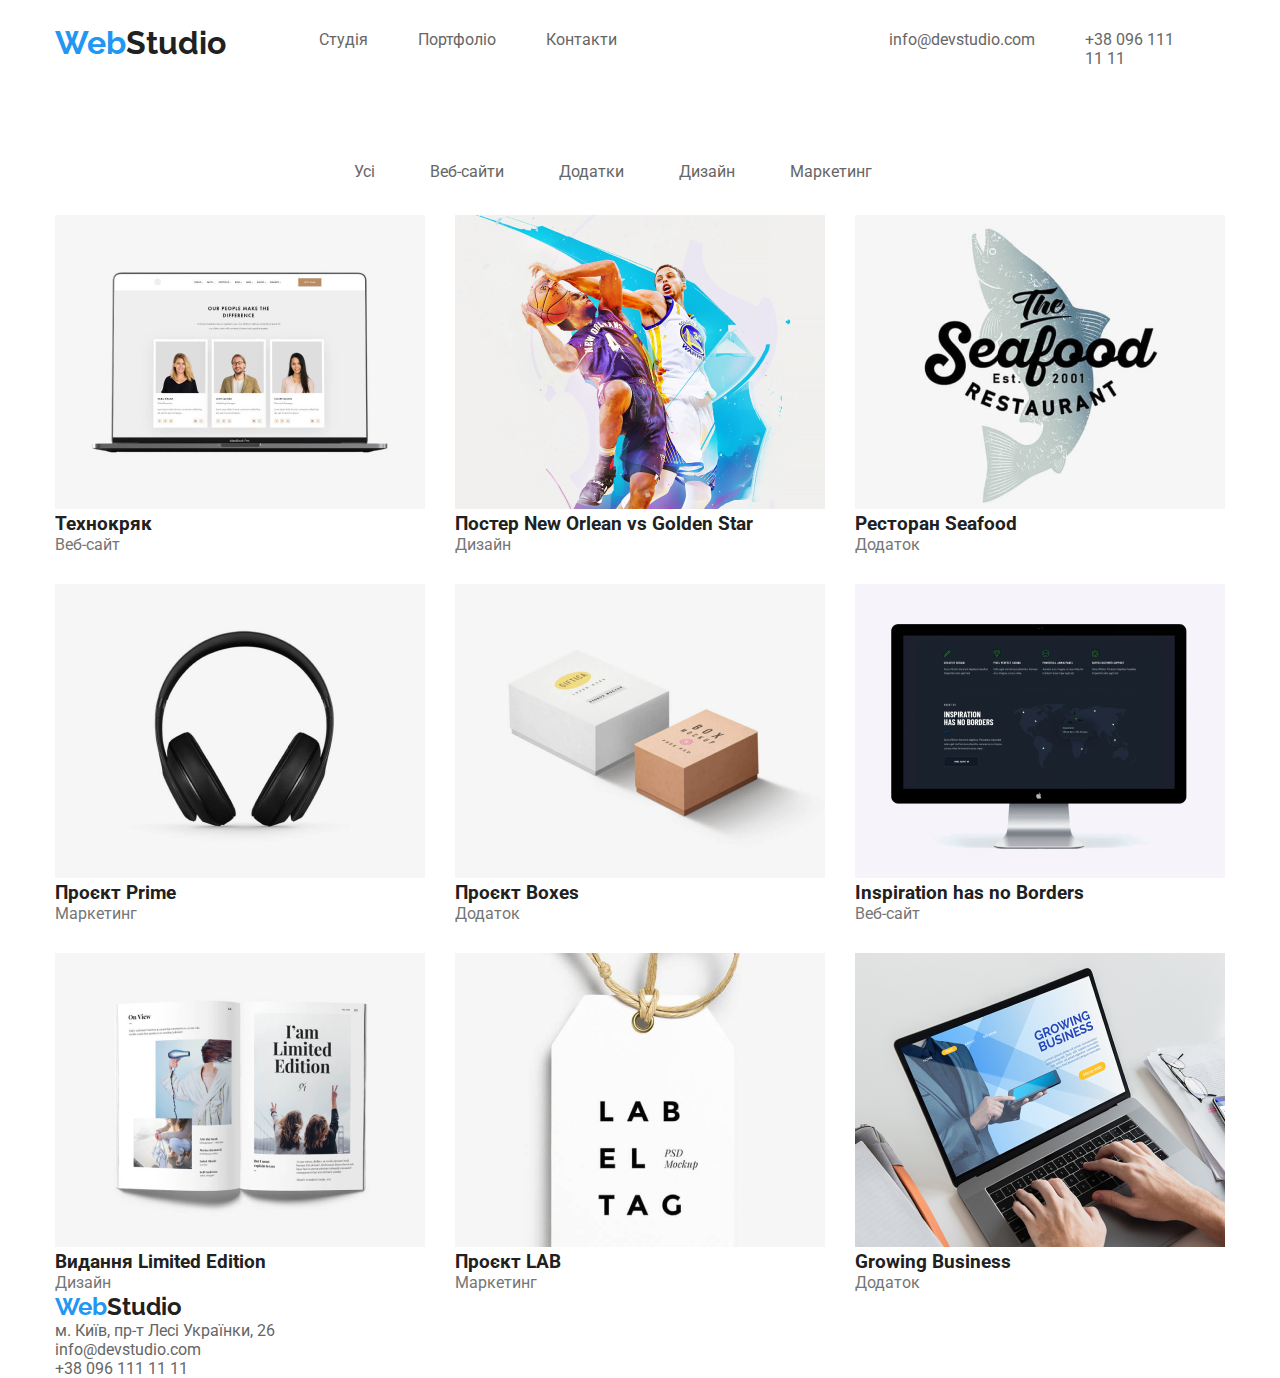
==== commit a14af85f: "studio was finished HURAAAAAAAAAAAAAAAAAAAAA" ====
--- a/portfolio.html
+++ b/portfolio.html
@@ -17,6 +17,7 @@
       href="https://fonts.googleapis.com/css2?family=Raleway:ital,wght@0,100..900;1,100..900&family=Roboto:ital,wght@0,100..900;1,100..900&display=swap"
       rel="stylesheet"
     />
+    <link rel="stylesheet" href="./css/reset.css">
     <link rel="stylesheet" href="./css/portfolio.css" />
   </head>
   <body>
@@ -24,26 +25,28 @@
 
     <header class="header">
       <div class="container">
-        <ul class="nav">
-          <li class="nav-item">
-            <h1 class="logo"><abbr>Web</abbr>Studio</h1>
-          </li>
-          <li class="nav-item">
-            <a class="page-links" href="./index.html">Студія</a>
-          </li>
-          <li class="nav-item">
-            <a class="page-links" href="./portfolio.html">Портфоліо</a>
-          </li>
-          <li class="nav-item">
-            <a class="page-links" href="#">Контакти</a>
-          </li>
-          <li class="nav-item">
-            <a href="#" class="mail">info@devstudio.com</a>
-          </li>
-          <li class="nav-item">
-            <a href="#" class="phone">+38 096 111 11 11</a>
-          </li>
-        </ul>
+        <nav class="nav">
+          <ul class="nav-list">
+            <li class="nav-item">
+              <h1 class="logo"><abbr>Web</abbr>Studio</h1>
+            </li>
+            <li class="nav-item">
+              <a class="page-links" href="./index.html">Студія</a>
+            </li>
+            <li class="nav-item">
+              <a class="page-links" href="./portfolio.html">Портфоліо</a>
+            </li>
+            <li class="nav-item">
+              <a class="page-links" href="#">Контакти</a>
+            </li>
+            <li class="nav-item">
+              <a href="#" class="mail">info@devstudio.com</a>
+            </li>
+            <li class="nav-item">
+              <a href="#" class="phone">+38 096 111 11 11</a>
+            </li>
+          </ul>
+        </nav>
       </div>
     </header>
 
--- a/css/portfolio.css
+++ b/css/portfolio.css
@@ -8,9 +8,10 @@
 
 * {
   text-decoration: none;
+  list-style: none;
 }
 
-body{
+body {
   font-family: "Roboto";
 }
 
@@ -21,7 +22,10 @@
   margin: 0 auto;
 }
 
-/* HEADER */
+.header {
+  line-height: auto;
+  padding-bottom: 94px;
+}
 
 .logo {
   font-family: "Raleway", bold;
@@ -35,19 +39,54 @@
   color: var(--text-color);
 }
 
-.phone,
-.mail {
-  color: var(--paragraphs-color);
+.nav-list,
+.logo {
+  display: flex;
 }
+
+.nav-item {
+  padding-right: 50px;
+  padding-top: 29.5px;
+}
+
+.nav-item:first-child {
+  padding-right: 93px;
+  padding-top: 24px;
+}
+
+.nav-item:nth-child(4) {
+  padding-right: 272px;
+}
+
 
 /* MAIN */
 
 .categories {
   color: var(--text-color);
+
+}
+
+.categories-list{
+  display: flex;
+  justify-content: center;
+  padding-bottom: 34px;
+}
+
+.categories-items{
+  padding-right: 55px;
+  
+}
+
+.goods-list {
+  display: grid;
+  grid-template-columns: repeat(3, 1fr);
+  grid-template-rows: repeat(3, 1fr);
+  grid-column-gap: 30px;
+  grid-row-gap: 30px;
 }
 
 .goods-name {
-  color: var(--text-color); 
+  color: var(--text-color);
 }
 
 .goods-artile {
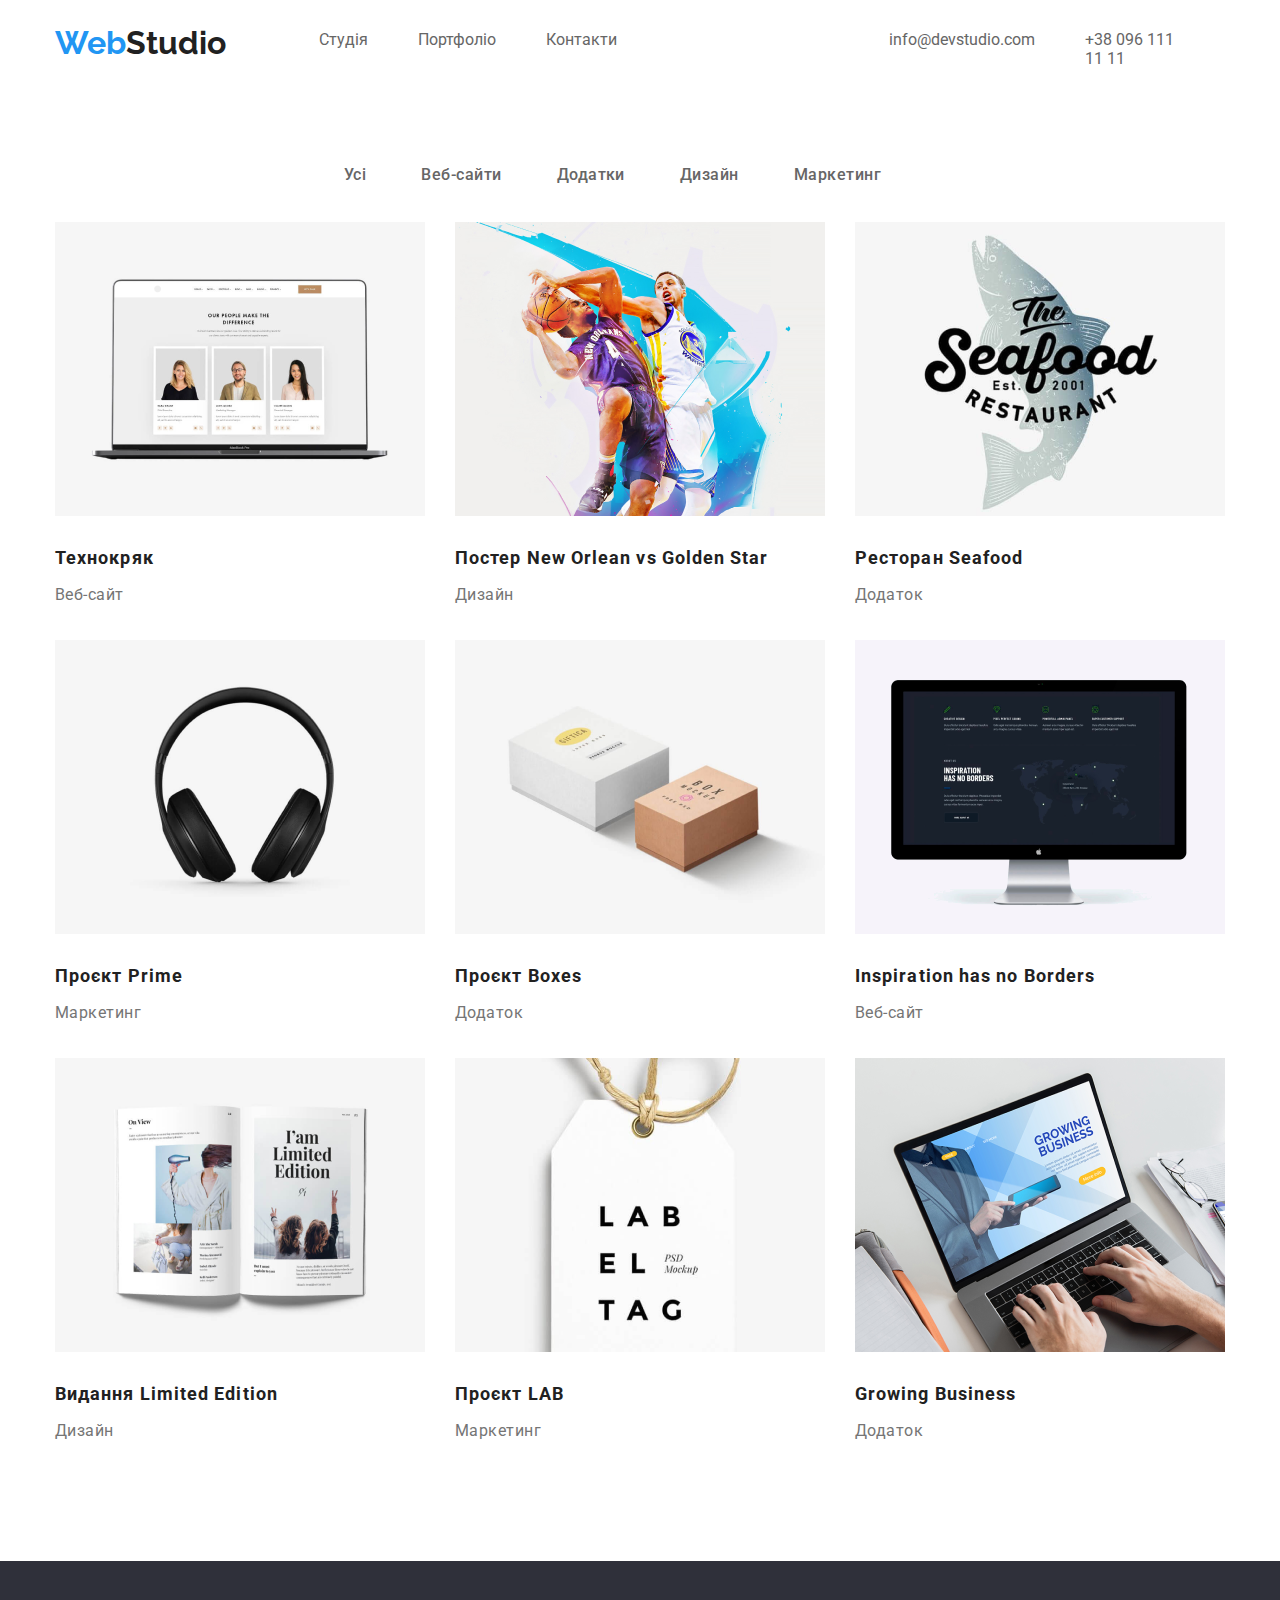
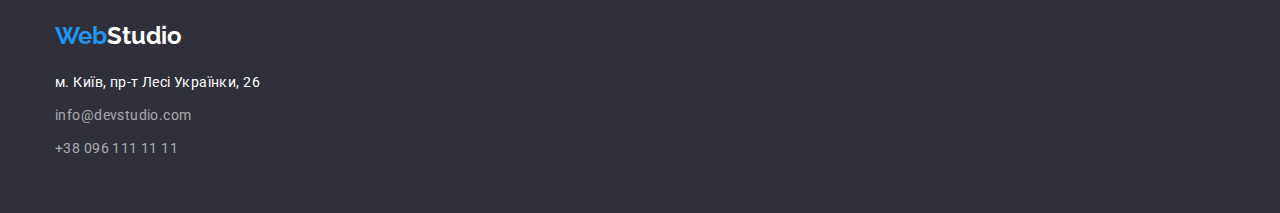
==== commit 2c13e06d: "portfolio was finished as WEEEEEL HURAAAAAAAAAAAAA" ====
--- a/portfolio.html
+++ b/portfolio.html
@@ -131,16 +131,16 @@
     <footer class="footer">
       <div class="container">
         <ul class="footer-nav-list">
-          <li class="footer-nav-item logo">
-            <h2><abbr>Web</abbr>Studio</h2>
+          <li class="footer-nav-logo logo">
+            <h2>Web<abbr class="studio">Studio</abbr></h2>
           </li>
-          <li class="footer-nav-item adress">
+          <li class="footer-nav-adress adress">
             <a href="">м. Київ, пр-т Лесі Українки, 26</a>
           </li>
-          <li class="footer-nav-item mail">
+          <li class="footer-nav-mail mail">
             <a href="mailto:info@devstudio.com">info@devstudio.com</a>
           </li>
-          <li class="footer-nav-item phone">
+          <li class="footer-nav-phone phone">
             <a href="tel:+380961111111">+38 096 111 11 11</a>
           </li>
         </ul>
--- a/css/portfolio.css
+++ b/css/portfolio.css
@@ -58,23 +58,29 @@
   padding-right: 272px;
 }
 
-
 /* MAIN */
 
 .categories {
   color: var(--text-color);
-
 }
 
-.categories-list{
+.categories-list {
   display: flex;
   justify-content: center;
   padding-bottom: 34px;
 }
 
-.categories-items{
+.categories-items {
   padding-right: 55px;
-  
+
+  color: #212121;
+  text-align: center;
+  font-family: Roboto;
+  font-size: 16px;
+  font-style: normal;
+  font-weight: 500;
+  line-height: 26px; /* 162.5% */
+  letter-spacing: 0.48px;
 }
 
 .goods-list {
@@ -85,16 +91,99 @@
   grid-row-gap: 30px;
 }
 
+.goods-imgs {
+  margin-bottom: 20px;
+  width: 370px;
+  height: 294px;
+  flex-shrink: 0;
+}
+
 .goods-name {
   color: var(--text-color);
+  margin-bottom: 4px;
+  width: 322px;
+  color: #212121;
+  font-family: Roboto;
+  font-size: 18px;
+  font-style: normal;
+  font-weight: 700;
+  line-height: 36px; /* 200% */
+  letter-spacing: 1.08px;
 }
 
 .goods-artile {
   color: var(--paragraphs-color);
+  width: 322px;
+  color: #757575;
+  font-family: Roboto;
+  font-size: 16px;
+  font-style: normal;
+  font-weight: 400;
+  line-height: 30px; /* 187.5% */
+  letter-spacing: 0.48px;
 }
 
 /* FOOTER */
+.footer {
+  height: 252px;
+  flex-shrink: 0;
+  background-color: #2f303a;
+  margin-top: 115px;
+}
 
-.adress {
-  color: var(--bg-color);
+.footer-nav-list {
+  padding-top: 60px;
 }
+
+.footer-nav-logo {
+  color: var(--logo-colour);
+  padding-bottom: 20px;
+}
+
+.footer-nav-logo abbr {
+  color: #fff;
+}
+
+.footer-nav-adress {
+  font-family: Roboto;
+  font-size: 14px;
+  font-style: normal;
+  font-weight: 400;
+  line-height: 24px; /* 171.429% */
+  letter-spacing: 0.42px;
+
+  padding-bottom: 9px;
+}
+
+.footer-nav-adress a {
+  color: #fff;
+}
+
+.footer-nav-mail {
+  padding-bottom: 9px;
+
+  font-family: Roboto;
+  font-size: 14px;
+  font-style: normal;
+  font-weight: 400;
+  line-height: 24px; /* 171.429% */
+  letter-spacing: 0.42px;
+}
+
+.footer-nav-mail a {
+  color: rgba(255, 255, 255, 0.6);
+}
+
+.footer-nav-phone {
+  color: rgba(255, 255, 255, 0.6);
+  font-family: Roboto;
+  font-size: 14px;
+  font-style: normal;
+  font-weight: 400;
+  line-height: 24px; /* 171.429% */
+  letter-spacing: 0.42px;
+}
+
+.footer-nav-phone a {
+  color: rgba(255, 255, 255, 0.6);
+}
